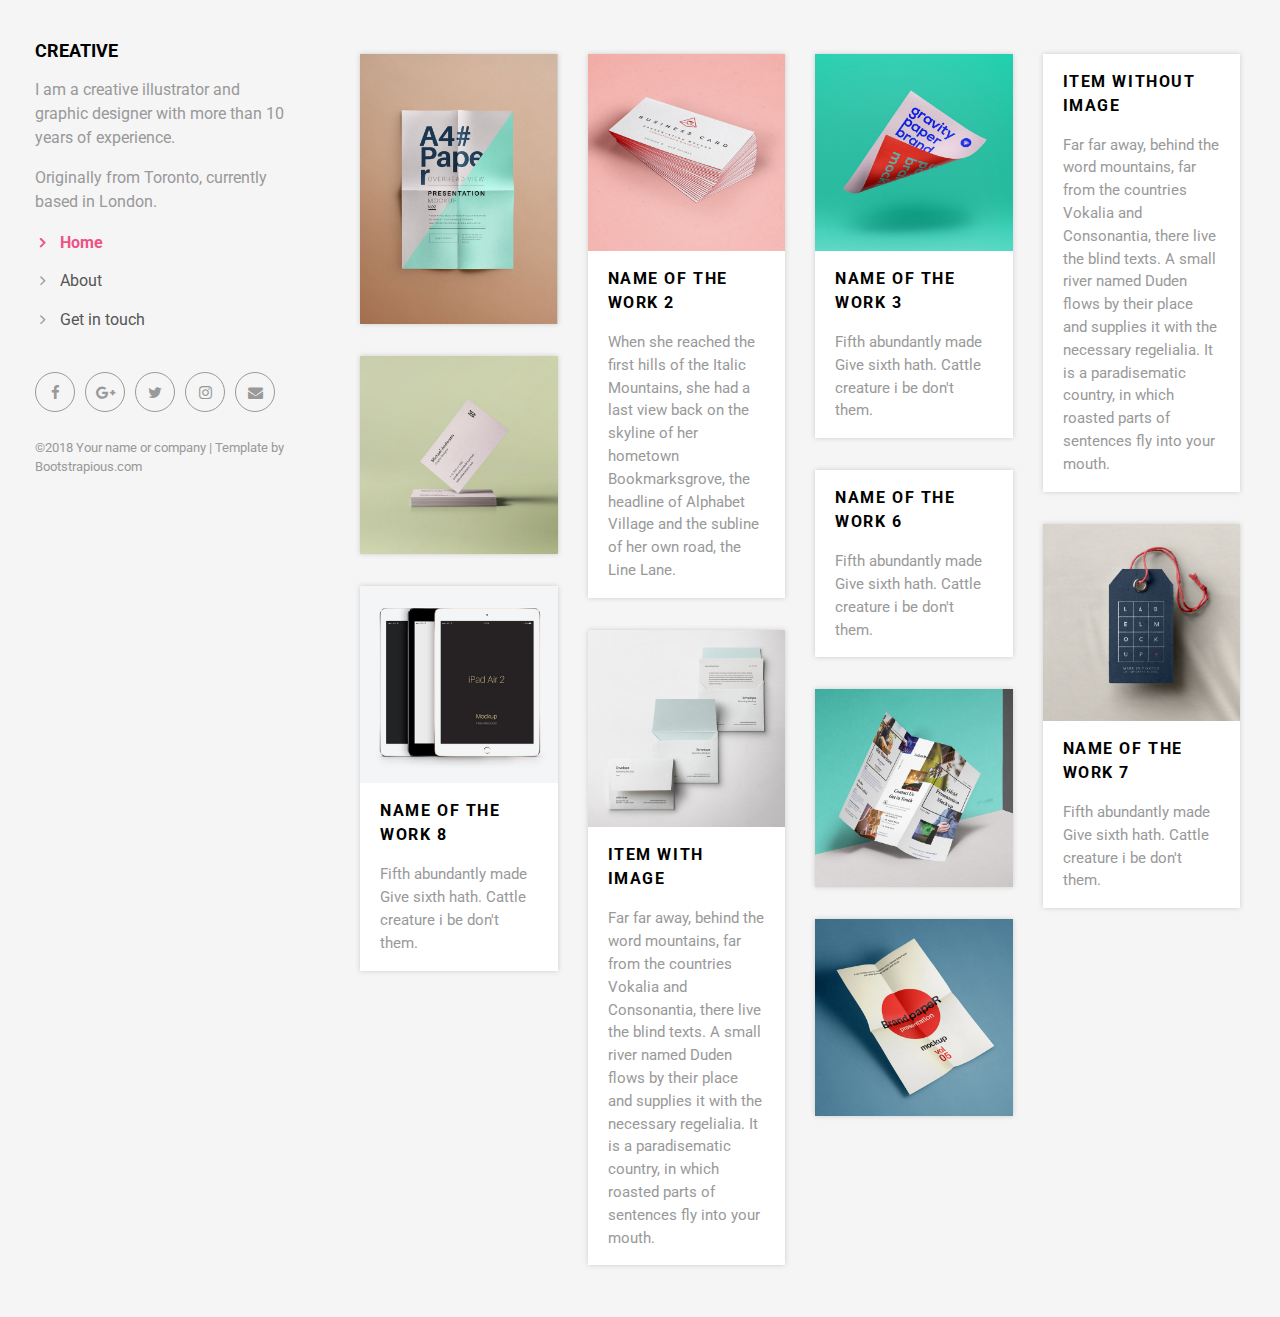
==== index.html @ 43a278ef "bootstrap" ====
<!DOCTYPE html>
<html>
</html>
<head>
  <meta charset="utf-8">
  <meta http-equiv="X-UA-Compatible" content="IE=edge">
  <title>Creative - Bootstrap Portfolio Theme by Bootstrapious.com</title>
  <meta name="description" content="">
  <meta name="viewport" content="width=device-width, initial-scale=1">
  <meta name="robots" content="all,follow">
  <!-- Bootstrap CSS-->
  <link rel="stylesheet" href="vendor/bootstrap/css/bootstrap.min.css">
  <!-- Font Awesome CSS-->
  <link rel="stylesheet" href="vendor/font-awesome/css/font-awesome.min.css">
  <!-- Google fonts - Roboto-->
  <link rel="stylesheet" href="https://fonts.googleapis.com/css?family=Roboto:400,300,700,400italic">
  <!-- owl carousel-->
  <link rel="stylesheet" href="vendor/owl.carousel/assets/owl.carousel.css">
  <link rel="stylesheet" href="vendor/owl.carousel/assets/owl.theme.default.css">
  <!-- theme stylesheet-->
  <link rel="stylesheet" href="css/style.default.css" id="theme-stylesheet">
  <!-- Custom stylesheet - for your changes-->
  <link rel="stylesheet" href="css/custom.css">
  <!-- Favicon-->
  <link rel="shortcut icon" href="img/favicon.png">
  <!-- Tweaks for older IEs--><!--[if lt IE 9]>
    <script src="https://oss.maxcdn.com/html5shiv/3.7.3/html5shiv.min.js"></script>
    <script src="https://oss.maxcdn.com/respond/1.4.2/respond.min.js"></script><![endif]-->
</head>
<body>
  <div id="all">
    <div class="container-fluid">
      <div class="row row-offcanvas row-offcanvas-left"> 
        <!--   *** SIDEBAR ***-->
        <div id="sidebar" class="col-md-4 col-lg-3 sidebar-offcanvas">
          <div class="sidebar-content">
            <h1 class="sidebar-heading"> <a href="index.html">Creative</a></h1>
            <p class="sidebar-p">I am a creative illustrator and graphic designer with more than 10 years of experience. </p>
            <p class="sidebar-p">Originally from Toronto, currently based in London. </p>
            <ul class="sidebar-menu">
                <!-- Link-->
                <li class="sidebar-item"><a href="index.html" class="sidebar-link active">Home</a></li>
                <!-- Link-->
                <li class="sidebar-item"><a href="about.html" class="sidebar-link">About</a></li>
                <!-- Link-->
                <li class="sidebar-item"><a href="contact.html" class="sidebar-link">Get in touch</a></li>
            </ul>
            <p class="social"><a href="#" data-animate-hover="pulse" class="external facebook"><i class="fa fa-facebook"></i></a><a href="#" data-animate-hover="pulse" class="external gplus"><i class="fa fa-google-plus"></i></a><a href="#" data-animate-hover="pulse" class="external twitter"><i class="fa fa-twitter"></i></a><a href="#" title="" class="external instagram"><i class="fa fa-instagram"></i></a><a href="#" data-animate-hover="pulse" class="email"><i class="fa fa-envelope"></i></a></p>
            <div class="copyright text-center text-md-left">
              <p class="credit">&copy;2018 Your name or company | Template by <a href="http://bootstrapious.com/portfolio-themes" class="external">Bootstrapious.com</a></p>
              <!-- Please do not remove the backlink to us, unless you support the development at http://bootstrapious.com/donate. It is part of the license conditions. Thanks for understanding :)        -->
            </div>
          </div>
        </div>
        <!--   *** SIDEBAR END ***  -->
        <!--   *** PORTFOLIO ***-->
        <div class="col-md-8 col-lg-9 content-column">
          <div class="small-navbar d-flex d-md-none">
            <button type="button" data-toggle="offcanvas" class="btn btn-outline-primary"> <i class="fa fa-align-left mr-2"></i>Menu</button>
            <h1 class="small-navbar-heading"> <a href="index.html">Creative </a></h1>
          </div>
          <div class="grid row">
            <div class="col-md-6 col-lg-3 grid-item"> 
              <div class="box-masonry"> <a href="detail.html" title="" class="box-masonry-image with-hover-overlay"><img src="img/portfolio/a4-paper.jpg" alt="" class="img-fluid"></a>
                <div class="box-masonry-hover-text-header"> <a href="detail.html" class="tile-link">  </a>
                  <h4>Name of the work 1</h4>
                  <div class="box-masonry-desription">
                    <p>Even the all-powerful Pointing has no control about the blind texts it is an almost unorthographic life. One day however a small line of blind text by the name of Lorem Ipsum decided to leave for the far World of Grammar. </p>
                  </div>
                </div>
              </div>
            </div>
            <div class="col-md-6 col-lg-3 grid-item"> 
              <div class="box-masonry"> <a href="detail.html" title="" class="box-masonry-image with-hover-overlay with-hover-icon"><img src="img/portfolio/business-card-26.jpg" alt="" class="img-fluid"></a>
                <div class="box-masonry-text"> 
                  <h4> <a href="detail.html">Name of the work 2</a></h4>
                  <div class="box-masonry-desription">
                    <p> When she reached the first hills of the Italic Mountains, she had a last view back on the skyline of her hometown Bookmarksgrove, the headline of Alphabet Village and the subline of her own road, the Line Lane.</p>
                  </div>
                </div>
              </div>
            </div>
            <div class="col-md-6 col-lg-3 grid-item"> 
              <div class="box-masonry"> <a href="detail.html" title="" class="box-masonry-image with-hover-overlay with-hover-icon"><img src="img/portfolio/gravity-paper.jpg" alt="" class="img-fluid"></a>
                <div class="box-masonry-text"> 
                  <h4> <a href="detail.html">Name of the work 3</a></h4>
                  <div class="box-masonry-desription">
                    <p>Fifth abundantly made Give sixth hath. Cattle creature i be don't them.</p>
                  </div>
                </div>
              </div>
            </div>
            <div class="col-md-6 col-lg-3 grid-item"> 
              <div class="box-masonry"> 
                <div class="box-masonry-text"> 
                  <h4> <a href="detail.html">Item without image</a></h4>
                  <div class="box-masonry-desription">
                    <p>Far far away, behind the word mountains, far from the countries Vokalia and Consonantia, there live the blind texts.  A small river named Duden flows by their place and supplies it with the necessary regelialia. It is a paradisematic country, in which roasted parts of sentences fly into your mouth.</p>
                  </div>
                </div>
              </div>
            </div>
            <div class="col-md-6 col-lg-3 grid-item"> 
              <div class="box-masonry"> <a href="detail.html" title="" class="box-masonry-image with-hover-overlay"><img src="img/portfolio/business-card.jpg" alt="" class="img-fluid"></a>
                <div class="box-masonry-hover-text-header"> <a href="detail.html" class="tile-link">  </a>
                  <h4>Name of the work 5</h4>
                  <div class="box-masonry-desription">
                    <p>Fifth abundantly made Give sixth hath. Cattle creature i be don't them.</p>
                  </div>
                </div>
              </div>
            </div>
            <div class="col-md-6 col-lg-3 grid-item"> 
              <div class="box-masonry"> 
                <div class="box-masonry-text"> 
                  <h4> <a href="detail.html">Name of the work 6</a></h4>
                  <div class="box-masonry-desription">
                    <p>Fifth abundantly made Give sixth hath. Cattle creature i be don't them.</p>
                  </div>
                </div>
              </div>
            </div>
            <div class="col-md-6 col-lg-3 grid-item"> 
              <div class="box-masonry"> <a href="detail.html" title="" class="box-masonry-image with-hover-overlay with-hover-icon"><img src="img/portfolio/label-clothes.jpg" alt="" class="img-fluid"></a>
                <div class="box-masonry-text"> 
                  <h4> <a href="detail.html">Name of the work 7</a></h4>
                  <div class="box-masonry-desription">
                    <p>Fifth abundantly made Give sixth hath. Cattle creature i be don't them.</p>
                  </div>
                </div>
              </div>
            </div>
            <div class="col-md-6 col-lg-3 grid-item"> 
              <div class="box-masonry"> <a href="detail.html" title="" class="box-masonry-image with-hover-overlay with-hover-icon"><img src="img/portfolio/ipad-air-2.jpg" alt="" class="img-fluid"></a>
                <div class="box-masonry-text"> 
                  <h4> <a href="detail.html">Name of the work 8</a></h4>
                  <div class="box-masonry-desription">
                    <p>Fifth abundantly made Give sixth hath. Cattle creature i be don't them.</p>
                  </div>
                </div>
              </div>
            </div>
            <div class="col-md-6 col-lg-3 grid-item"> 
              <div class="box-masonry"> <a href="detail.html" title="" class="box-masonry-image with-hover-overlay with-hover-icon"><img src="img/portfolio/envelope-brand.jpg" alt="" class="img-fluid"></a>
                <div class="box-masonry-text"> 
                  <h4> <a href="detail.html">Item with image</a></h4>
                  <div class="box-masonry-desription">
                    <p>Far far away, behind the word mountains, far from the countries Vokalia and Consonantia, there live the blind texts.  A small river named Duden flows by their place and supplies it with the necessary regelialia. It is a paradisematic country, in which roasted parts of sentences fly into your mouth.</p>
                  </div>
                </div>
              </div>
            </div>
            <div class="col-md-6 col-lg-3 grid-item"> 
              <div class="box-masonry"> <a href="detail.html" title="" class="box-masonry-image with-hover-overlay"><img src="img/portfolio/trifold.jpg" alt="" class="img-fluid"></a>
                <div class="box-masonry-hover-text-header"> <a href="detail.html" class="tile-link">  </a>
                  <h4>Item with image</h4>
                  <div class="box-masonry-desription">
                    <p>Far far away, behind the word mountains, far from the countries Vokalia and Consonantia, there live the blind texts.  A small river named Duden flows by their place and supplies it with the necessary regelialia. It is a paradisematic country, in which roasted parts of sentences fly into your mouth.</p>
                  </div>
                </div>
              </div>
            </div>
            <div class="col-md-6 col-lg-3 grid-item"> 
              <div class="box-masonry"> <a href="detail.html" title="" class="box-masonry-image with-hover-overlay"><img src="img/portfolio/paper-presentation.jpg" alt="" class="img-fluid"></a>
                <div class="box-masonry-hover-text-header"> <a href="detail.html" class="tile-link">  </a>
                  <h4>Item with image</h4>
                  <div class="box-masonry-desription">
                    <p>Far far away, behind the word mountains, far from the countries Vokalia and Consonantia, there live the blind texts.  A small river named Duden flows by their place and supplies it with the necessary regelialia. It is a paradisematic country, in which roasted parts of sentences fly into your mouth.</p>
                  </div>
                </div>
              </div>
            </div>
          </div>
        </div>
        <!--   *** PORTFOLIO END ***-->
      </div>
    </div>
  </div>
  <!-- JavaScript files-->
  <script src="vendor/jquery/jquery.min.js"></script>
  <script src="vendor/popper.js/umd/popper.min.js"> </script>
  <script src="vendor/bootstrap/js/bootstrap.min.js"></script>
  <script src="vendor/jquery.cookie/jquery.cookie.js"> </script>
  <script src="vendor/owl.carousel/owl.carousel.min.js"></script>
  <script src="vendor/masonry-layout/masonry.pkgd.min.js"></script>
  <script src="js/front.js"></script>
</body>
---- css/style.default.css ----
/*
=========================================
=========================================

   Bootstrapious Boilerplate Template

=========================================
========================================= */
/*

=========================================================
    GENERAL
=========================================================

*/
html,
body {
  overflow-x: hidden;
}

strong {
  font-weight: 700;
}

header {
  z-index: 1000;
}

section {
  position: relative;
  padding-top: 0.625rem;
  padding-bottom: 0.625rem;
}

section.background-gray-lighter {
  background: #eee;
}

section.background-gray-lightest {
  background: #f5f5f5;
  border-top: solid 1px #eee;
  border-bottom: solid 1px #eee;
}

section.background-secondary {
  background: #60c5ba;
  border-top: solid 1px #338c82;
  border-bottom: solid 1px #338c82;
}

.section-inverse {
  color: #fff;
}

.section-inverse h1,
.section-inverse h2,
.section-inverse h3,
.section-inverse h4,
.section-inverse h5,
.section-inverse h6 {
  color: #fff;
}

.section-inverse .heading:after {
  background: #fff;
}

.no-space .box {
  margin: 0 -0.9375rem;
}

.margin-top {
  margin-top: 1.875rem;
}

.margin-top--big {
  margin-top: 3.75rem !important;
}

.margin-bottom {
  margin-bottom: 1.875rem;
}

.margin-bottom--big {
  margin-bottom: 3.75rem !important;
}

.padding--small {
  padding-top: 1.875rem;
  padding-bottom: 1.875rem;
}

.weight-300 {
  font-weight: 300 !important;
}

.weight-500 {
  font-weight: 500 !important;
}

.weight-700 {
  font-weight: 700 !important;
}

.text-gray {
  color: #555;
}

.text-gray-light {
  color: #999;
}

.text-gray-lighter {
  color: #eee;
}

a,
button {
  -webkit-transition: all 0.2s;
  transition: all 0.2s;
}

.clickable {
  cursor: pointer !important;
}

.required {
  color: #ef5285;
}

.accent {
  color: #ef5285;
}

.icon {
  display: inline-block;
  width: 3.75rem;
  height: 3.75rem;
  line-height: 3.75rem;
  border-radius: 1.875rem;
  border: solid 1px #ef5285;
  color: #ef5285;
  -webkit-transition: all 0.3s;
  transition: all 0.3s;
  font-size: 1.875rem;
  margin: 0 auto 1.875rem;
  text-align: center;
}

.icon.brand-secondary {
  border-color: #60c5ba;
  color: #60c5ba;
}

.icon.brand-terciary {
  border-color: #008c9e;
  color: #008c9e;
}

.icon.brand-four {
  border-color: #feee7d;
  color: #feee7d;
}

/*

=========================================================
SIDEBAR + RIGHT COLUMN
=========================================================

*/
#sidebar {
  padding-top: 2.5rem;
}

@media (min-width: 576px) {
  .sidebar-content {
    padding-left: 1.25rem;
    padding-right: 1.25rem;
  }
}

.sidebar-heading {
  font-size: 1.125rem;
  text-transform: uppercase;
}

.sidebar-heading a {
  color: #000;
  text-decoration: none;
  -webkit-transition: all 0.3s;
  transition: all 0.3s;
}

.sidebar-heading a:hover {
  border-bottom: dotted 1px #ef5285;
  color: #000;
  text-decoration: none;
}

.sidebar-p {
  color: #999;
  font-size: 0.875;
}

.sidebar-menu {
  list-style-type: none;
  padding-left: 1.25rem;
  margin-bottom: 2.5rem;
}

.sidebar-item {
  margin-bottom: 0.85rem;
}

.sidebar-item.active > a, .sidebar-item.current-menu-item > a {
  color: #ef5285;
  font-weight: bold;
}

.sidebar-item.active:before, .sidebar-item.current-menu-item:before {
  color: #ef5285;
}

.sidebar-item a:hover {
  text-decoration: none;
  color: #ef5285;
}

.sidebar-item .sub-menu {
  list-style: none;
  padding-left: 0.625rem;
  margin: 0.625rem 0;
}

.sidebar-item .sub-menu a {
  color: #999;
}

.sidebar-item .sub-menu a:hover {
  color: #ef5285;
}

.sidebar-item .sub-menu li.active > a,
.sidebar-item .sub-menu li.current-menu-item > a {
  color: #ef5285;
  font-weight: bold;
}

.sidebar-item .sub-menu li.active:before,
.sidebar-item .sub-menu li.current-menu-item:before {
  color: #ef5285;
}

.sidebar-link {
  color: #555;
}

.sidebar-link:before {
  font-family: 'FontAwesome';
  content: '\f105';
  margin: 0 0.85rem 0 -0.9375rem;
  color: #999;
}

.sidebar-link.active {
  color: #ef5285;
  font-weight: bold;
}

.sidebar-link.active::before {
  color: #ef5285;
}

.sidebar-link:hover::before {
  color: #ef5285;
}

.content-column {
  padding-top: 2.5rem;
  padding-left: 1.25rem;
  padding-right: 1.25rem;
  padding-bottom: 1.25rem;
}

@media (min-width: 768px) {
  .content-column {
    padding-left: 2.5rem;
    padding-right: 2.5rem;
  }
}

.content-column.white-background {
  background: #fff;
  min-height: 100vh;
}

.grid {
  padding-top: 0.85rem;
  overflow: hidden;
}

.content-column-content p.lead {
  color: #555;
}

.content-column-content p,
.content-column-content li {
  color: #999;
}

.content-column-content ul li {
  list-style-type: none;
}

.content-column-content ul li:before {
  font-family: 'FontAwesome';
  content: '\f105';
  margin: 0 0.85rem 0 -0.9375rem;
  color: #ef5285;
}

.content-column-content h1,
.content-column-content h2,
.content-column-content h3,
.content-column-content h4,
.content-column-content h5,
.content-column-content h6,
.content-column-content p,
.content-column-content form,
.content-column-content ul,
.content-column-content ol {
  margin-bottom: 2rem;
}

.small-navbar {
  width: 100%;
  -webkit-box-pack: justify;
  -ms-flex-pack: justify;
  justify-content: space-between;
  -webkit-box-align: center;
  -ms-flex-align: center;
  align-items: center;
  margin-bottom: 2rem;
}

.small-navbar-heading {
  display: block;
  font-size: 1.125rem;
  text-transform: uppercase;
  margin-bottom: 0 !important;
}

.small-navbar-heading a {
  color: #000;
  text-decoration: none;
  -webkit-transition: all 0.3s;
  transition: all 0.3s;
}

.small-navbar-heading a:hover {
  border-bottom: dotted 1px #ef5285;
  color: #000;
  text-decoration: none;
}

/*

=========================================================
OFF-CANVAS SIDEBAR BEHAVIOUR
=========================================================

*/
@media (max-width: 767.98px) {
  .row-offcanvas {
    position: relative;
    -webkit-transition: all .25s ease-out;
    transition: all .25s ease-out;
    opacity: 1;
  }
  .row-offcanvas-right {
    right: 0;
  }
  .row-offcanvas-left {
    left: 0;
  }
  .row-offcanvas-right .sidebar-offcanvas {
    right: -50%;
    /* 6 columns */
  }
  .row-offcanvas-left .sidebar-offcanvas {
    left: -48%;
    /* 6 columns */
  }
  .row-offcanvas-right.active {
    right: 50%;
    /* 6 columns */
  }
  .row-offcanvas-left.active {
    left: 50%;
    /* 6 columns */
  }
  .sidebar-offcanvas {
    position: absolute;
    top: 0;
    width: 50%;
    /* 6 columns */
  }
}

/*

=========================================================
SERVICES / INTEGRATIONS
=========================================================

*/
.services {
  margin-top: 5rem;
  text-align: center;
}

.services .services-heading {
  text-transform: uppercase;
  font-size: 1.125rem;
  font-weight: 400;
  color: #999;
  margin-bottom: 2.5rem;
}

.services .heading {
  font-size: 1.125rem;
  font-weight: 700;
  margin-bottom: 1.25rem;
  text-align: center;
}

.services .heading:after {
  content: " ";
  display: block;
  width: 6.25rem;
  height: 1px;
  margin: 1.25rem auto 1.25rem;
  background: #ef5285;
}

.services p {
  font-size: 0.875rem;
  line-height: 1.5;
  margin-bottom: 3.75rem;
  color: #999;
}

/*

=========================================================
CUSTOMERS
=========================================================

*/
.customer {
  text-align: center;
}

.customer img {
  display: inline-block;
  margin-top: 0.625rem;
  margin-bottom: 0.625rem;
  -webkit-filter: grayscale(100%);
  filter: grayscale(100%);
}

.customer img:hover {
  -webkit-filter: grayscale(0);
  filter: grayscale(0);
}

/*

=========================================================
SIGN UP FORM
=========================================================

*/
@media (max-width: 767.98px) {
  .sign-up-form .form-control {
    margin-bottom: 1.25rem;
  }
  .sign-up-form .btn {
    margin-bottom: 1.25rem;
  }
}

label {
  font-weight: normal;
  color: #555;
  font-size: 0.875rem;
  text-transform: uppercase;
  letter-spacing: .1rem;
}

/*

=========================================================
SOCIAL LINKS
=========================================================

*/
.contact-form {
  margin-bottom: 1.25rem;
}

p.social {
  margin-top: 1.25rem;
}

p.social a {
  margin: 0 0.625rem 0.625rem 0;
  color: #fff;
  display: inline-block;
  width: 2.5rem;
  height: 2.5rem;
  border-radius: 1.25rem;
  line-height: 2.5rem;
  font-size: 0.9375rem;
  text-align: center;
  -webkit-transition: all 0.3s;
  transition: all 0.3s;
  vertical-align: bottom;
  border: solid 1px #999;
  color: #999;
  transition: all 0.3s;
  /*
             &.facebook {background-color: #4460ae; border-color: #4460ae;}
             &.gplus {background-color: #c21f25; border-color: #c21f25;}
             &.twitter {background-color: #3cf; border-color: #3cf;}
             &.instagram {background-color: #cd4378; border-color: #cd4378;}
             &.email {background-color: #4a7f45; border-color: #4a7f45;}
             &.link {background-color: #871AFF; border-color: #871AFF;}
             */
}

p.social a:hover {
  color: #ef5285;
  border-color: #ef5285;
}

p.social a i {
  vertical-align: bottom;
  line-height: 2.5rem;
}

p.social.social--outline a {
  background: transparent;
}

p.social.social--outline a.facebook {
  color: #4460ae;
  border-color: #4460ae;
}

p.social.social--outline a.gplus {
  color: #c21f25;
  border-color: #c21f25;
}

p.social.social--outline a.twitter {
  color: #3cf;
  border-color: #3cf;
}

p.social.social--outline a.instagram {
  color: #cd4378;
  border-color: #cd4378;
}

p.social.social--outline a.email {
  color: #4a7f45;
  border-color: #4a7f45;
}

p.social.social--outline a.link {
  color: #871AFF;
  border-color: #871AFF;
}

p.social.social--big a {
  width: 3.75rem;
  height: 3.75rem;
  border-radius: 1.875rem;
  line-height: 3.75rem;
  font-size: 1.56rem;
}

p.social.social--big i {
  line-height: 3.75rem;
}

/*

=========================================================
COPYRIGHT
=========================================================

*/
.copyright {
  color: #999;
  font-size: 0.8125rem;
}

.copyright p.credit {
  margin-bottom: 0.625rem;
}

.copyright p.credit a {
  color: #999;
}

/*

=========================================================
MAIN PORTFOLIO SLIDER
=========================================================

*/
#main-slider {
  margin-bottom: 2.5rem;
}

#main-slider ul li div {
  width: 100%;
}

#main-slider .owl-wrapper-outer {
  -webkit-box-shadow: 0 1px 0.85rem #ccc;
  box-shadow: 0 1px 0.85rem #ccc;
}

#main-slider .owl-controls .owl-buttons {
  display: none;
}

#main-slider .owl-controls .owl-page.active span,
#main-slider .owl-controls.clickable .owl-page:hover span {
  background: #ef5285;
}

/*

=========================================================
ABOUT
=========================================================

*/
.progress-title {
  text-align: left;
  font-weight: 700;
  text-transform: uppercase;
  color: #999;
  font-size: 0.78rem;
}

.progress-bar-skill1 {
  background: #f8afc7;
}

.progress-bar-skill2 {
  background: #f598b6;
}

.progress-bar-skill3 {
  background: #f381a6;
}

.progress-bar-skill4 {
  background: #f16995;
}

.progress-bar-skill5 {
  background: #ef5285;
}

.skill-item {
  margin-bottom: 1rem;
}

.skill-item:last-of-type {
  margin-bottom: 3rem;
}

.progress {
  height: 1.5rem;
  border-radius: 0;
}

/* breadcrumbs */
.breadcrumb {
  font-family: "Roboto", Helvetica, Arial, sans-serif;
  text-transform: uppercase;
  text-align: center;
  font-size: 0.875rem;
}

.masonry-item {
  margin-bottom: 2rem;
}

.tile-link {
  position: absolute;
  cursor: pointer;
  width: 100%;
  height: 100%;
  left: 0;
  top: 0;
  z-index: 30;
}

.box-masonry {
  background: #fff;
  position: relative;
  -webkit-box-shadow: 0 0 5px #ccc;
  box-shadow: 0 0 5px #ccc;
  -webkit-transition: all 0.3s;
  transition: all 0.3s;
  overflow: hidden;
  text-overflow: ellipsis;
  margin-bottom: 2rem;
}

.box-masonry h4 {
  font-size: 1rem;
  line-height: 1.5;
  font-weight: 700;
  text-transform: uppercase;
  letter-spacing: 0.1em;
}

.box-masonry h4 a {
  color: #000;
  border-bottom: solid 1px transparent;
}

.box-masonry h4 a:hover {
  border-bottom: dotted 1px #ef5285;
  color: #000;
  text-decoration: none;
}

.box-masonry .box-masonry-text {
  padding: 1rem 1.25rem 1rem;
}

.box-masonry .box-masonry-text p {
  color: #999;
  font-size: 0.95rem;
}

.box-masonry .box-masonry-hover-text-header {
  position: absolute;
  left: 0;
  right: 0;
  top: 0;
  padding: 1rem 1.25rem 1rem;
  opacity: 0;
  -webkit-transition: all 0.3s;
  transition: all 0.3s;
  color: #555;
}

.box-masonry .box-masonry-hover-text-header p {
  font-size: 0.875rem;
}

.box-masonry .box-masonry-hover-text-header h4 a {
  color: #555;
}

.box-masonry .box-masonry-hover-center {
  position: absolute;
  width: 100%;
  top: 30%;
  opacity: 0;
  padding-left: 1.25rem;
  -webkit-transition: all 0.3s;
  transition: all 0.3s;
  text-align: center;
}

.box-masonry .box-masonry-hover-center .see-more-icon {
  color: #555;
  font-size: 3.125rem;
}

.box-masonry:hover {
  margin-top: -5px;
  -webkit-box-shadow: 0 2px 20px rgba(0, 0, 0, 0.2);
  box-shadow: 0 2px 20px rgba(0, 0, 0, 0.2);
}

.box-masonry:hover .box-masonry-hover-text-header {
  opacity: 1;
}

.box-masonry:hover .box-masonry-hover-center {
  opacity: 1;
}

.box-masonry:hover .box-masonry-image.with-hover-overlay:before {
  opacity: 0.8;
}

.box-masonry:hover .box-masonry-image.with-hover-icon:after {
  opacity: 0.7;
}

.box-masonry h2:last-child,
.box-masonry p:last-child {
  margin-bottom: 0;
}

.box-masonry .box-masonry-image {
  display: block;
  position: relative;
  min-height: 6.25rem;
  background: #ccc;
}

.box-masonry .box-masonry-image.with-hover-overlay:before {
  display: block;
  position: absolute;
  content: " ";
  background: #fff;
  opacity: 0;
  width: 100%;
  height: 100%;
  left: 0;
  top: 0;
  -webkit-transition: all 0.3s;
  transition: all 0.3s;
}

.box-masonry .box-masonry-image.with-hover-icon:after {
  display: block;
  position: absolute;
  width: 100%;
  left: 0;
  top: 50%;
  -webkit-transform: translate(0, -50%);
  transform: translate(0, -50%);
  opacity: 0;
  -webkit-transition: all 0.3s;
  transition: all 0.3s;
  font-family: 'FontAwesome';
  content: '\f105';
  text-align: center;
  font-size: 3.125rem;
  color: #555;
}

.box-masonry .box-masonry-image:hover {
  text-decoration: none;
}

.comment-list {
  list-style-type: none;
  padding-left: 0;
}

.comment-list li:before {
  content: "";
  display: none;
  margin: 0;
}

.comments-title {
  text-transform: uppercase;
  color: #999;
  font-size: 1.5rem;
}

.comment-body {
  margin-bottom: 1.25rem;
}

.comment-meta {
  clear: both;
  margin-bottom: 1.25rem;
}

.comment-author {
  font-family: inherit;
  text-transform: uppercase;
  color: #999;
  font-size: 0.875rem;
  float: left;
}

.comment-metadata {
  float: right;
  font-family: inherit;
  text-transform: uppercase;
  color: #999;
  font-size: 0.875rem;
}

.comment-content {
  font-weight: 300;
}

.comment-reply-link {
  font-size: 0.875rem;
}

.avatar {
  border-radius: 50%;
}

.comment-respond {
  margin-top: 2.5rem;
}

.post-navigation {
  margin-bottom: 2.5rem;
}

.comment-reply-title {
  font-size: 1.5rem;
}

.entry-meta {
  color: #999;
  font-size: 0.875rem;
}

.owl-theme .owl-dots .owl-dot span {
  width: 12px;
  height: 12px;
}

.owl-theme .owl-dots .owl-dot {
  outline: none;
}

.owl-theme .owl-dots .owl-dot.active span,
.owl-theme .owl-dots .owl-dot:hover span {
  background: #ef5285;
}

/*

=====================
STYLE SWITCHER FOR DEMO
=====================

*/
#style-switch-button {
  position: fixed;
  bottom: 120px;
  left: 0px;
  border-radius: 0;
  z-index: 2;
  color: #fff;
}

#style-switch {
  width: 300px;
  padding: 20px;
  position: fixed;
  bottom: 160px;
  left: 0;
  background: #fff;
  border: solid 1px #555;
  z-index: 2000;
}

#style-switch h4 {
  color: #252525;
}

/* ========================================= 
   
      THEMING OF THE BOOTSTRAP COMPONENTS           

   ========================================= 
   
    1 - NAVBAR
    2 - BUTTONS
    3 - TYPE
    4 - PAGINATION
    5 - UTILITIES
    6 - FORMS
    7 - CODE
    8 - NAV
    9 - CARD
    10 - DROPDOWNS
   
*/
/*
 * 1. NAVBAR
 */
.navbar {
  padding: 0.5rem 1rem;
}

.navbar-brand {
  display: inline-block;
  padding-top: 0.3125rem;
  padding-bottom: 0.3125rem;
  margin-right: 1rem;
  font-size: 1.25rem;
}

.navbar-toggler {
  padding: 0.25rem 0.75rem;
  font-size: 1.25rem;
  line-height: 1;
  border: 1px solid transparent;
  border-radius: 0;
}

.navbar-light .navbar-brand {
  color: rgba(0, 0, 0, 0.9);
}

.navbar-light .navbar-brand:hover, .navbar-light .navbar-brand:focus {
  color: rgba(0, 0, 0, 0.9);
}

.navbar-light .navbar-nav .nav-link {
  color: rgba(0, 0, 0, 0.5);
}

.navbar-light .navbar-nav .nav-link:hover, .navbar-light .navbar-nav .nav-link:focus {
  color: rgba(0, 0, 0, 0.7);
}

.navbar-light .navbar-nav .nav-link.disabled {
  color: rgba(0, 0, 0, 0.3);
}

.navbar-light .navbar-nav .show > .nav-link,
.navbar-light .navbar-nav .active > .nav-link,
.navbar-light .navbar-nav .nav-link.show,
.navbar-light .navbar-nav .nav-link.active {
  color: rgba(0, 0, 0, 0.9);
}

.navbar-light .navbar-toggler {
  color: rgba(0, 0, 0, 0.5);
  border-color: rgba(0, 0, 0, 0.1);
}

.navbar-light .navbar-toggler-icon {
  background-image: url("data:image/svg+xml;charset=utf8,%3Csvg viewBox='0 0 30 30' xmlns='http://www.w3.org/2000/svg'%3E%3Cpath stroke='rgba(0, 0, 0, 0.5)' stroke-width='2' stroke-linecap='round' stroke-miterlimit='10' d='M4 7h22M4 15h22M4 23h22'/%3E%3C/svg%3E");
}

.navbar-light .navbar-text {
  color: rgba(0, 0, 0, 0.5);
}

.navbar-dark .navbar-brand {
  color: #fff;
}

.navbar-dark .navbar-brand:hover, .navbar-dark .navbar-brand:focus {
  color: #fff;
}

.navbar-dark .navbar-nav .nav-link {
  color: rgba(255, 255, 255, 0.5);
}

.navbar-dark .navbar-nav .nav-link:hover, .navbar-dark .navbar-nav .nav-link:focus {
  color: rgba(255, 255, 255, 0.75);
}

.navbar-dark .navbar-nav .nav-link.disabled {
  color: rgba(255, 255, 255, 0.25);
}

.navbar-dark .navbar-nav .show > .nav-link,
.navbar-dark .navbar-nav .active > .nav-link,
.navbar-dark .navbar-nav .nav-link.show,
.navbar-dark .navbar-nav .nav-link.active {
  color: #fff;
}

.navbar-dark .navbar-toggler {
  color: rgba(255, 255, 255, 0.5);
  border-color: rgba(255, 255, 255, 0.1);
}

.navbar-dark .navbar-toggler-icon {
  background-image: url("data:image/svg+xml;charset=utf8,%3Csvg viewBox='0 0 30 30' xmlns='http://www.w3.org/2000/svg'%3E%3Cpath stroke='rgba(255, 255, 255, 0.5)' stroke-width='2' stroke-linecap='round' stroke-miterlimit='10' d='M4 7h22M4 15h22M4 23h22'/%3E%3C/svg%3E");
}

.navbar-dark .navbar-text {
  color: rgba(255, 255, 255, 0.5);
}

/*
 * 2. BUTTONS
 */
.btn {
  font-weight: 400;
  border: 1px solid transparent;
  padding: 0.375rem 0.75rem;
  font-size: 1rem;
  line-height: 1.5;
  border-radius: 0;
  -webkit-transition: color 0.15s ease-in-out, background-color 0.15s ease-in-out, border-color 0.15s ease-in-out, -webkit-box-shadow 0.15s ease-in-out;
  transition: color 0.15s ease-in-out, background-color 0.15s ease-in-out, border-color 0.15s ease-in-out, -webkit-box-shadow 0.15s ease-in-out;
  transition: color 0.15s ease-in-out, background-color 0.15s ease-in-out, border-color 0.15s ease-in-out, box-shadow 0.15s ease-in-out;
  transition: color 0.15s ease-in-out, background-color 0.15s ease-in-out, border-color 0.15s ease-in-out, box-shadow 0.15s ease-in-out, -webkit-box-shadow 0.15s ease-in-out;
}

@media screen and (prefers-reduced-motion: reduce) {
  .btn {
    -webkit-transition: none;
    transition: none;
  }
}

.btn:focus, .btn.focus {
  -webkit-box-shadow: 0 0 0 0.2rem rgba(239, 82, 133, 0.25);
  box-shadow: 0 0 0 0.2rem rgba(239, 82, 133, 0.25);
}

.btn.disabled, .btn:disabled {
  opacity: 0.65;
}

.btn:not(:disabled):not(.disabled):active, .btn:not(:disabled):not(.disabled).active {
  background-image: none;
}

.btn-link {
  font-weight: 400;
  color: #ef5285;
}

.btn-link:hover {
  color: #e01557;
  text-decoration: underline;
}

.btn-link:focus, .btn-link.focus {
  text-decoration: underline;
}

.btn-link:disabled, .btn-link.disabled {
  color: #222;
}

.btn-primary {
  color: #fff;
  background-color: #ef5285;
  border-color: #ef5285;
}

.btn-primary:hover {
  color: #fff;
  background-color: #ec2f6c;
  border-color: #eb2364;
}

.btn-primary:focus, .btn-primary.focus {
  -webkit-box-shadow: 0 0 0 0.2rem rgba(239, 82, 133, 0.5);
  box-shadow: 0 0 0 0.2rem rgba(239, 82, 133, 0.5);
}

.btn-primary.disabled, .btn-primary:disabled {
  color: #fff;
  background-color: #ef5285;
  border-color: #ef5285;
}

.btn-primary:not(:disabled):not(.disabled):active, .btn-primary:not(:disabled):not(.disabled).active,
.show > .btn-primary.dropdown-toggle {
  color: #fff;
  background-color: #eb2364;
  border-color: #ea185c;
}

.btn-primary:not(:disabled):not(.disabled):active:focus, .btn-primary:not(:disabled):not(.disabled).active:focus,
.show > .btn-primary.dropdown-toggle:focus {
  -webkit-box-shadow: 0 0 0 0.2rem rgba(239, 82, 133, 0.5);
  box-shadow: 0 0 0 0.2rem rgba(239, 82, 133, 0.5);
}

.btn-secondary {
  color: #fff;
  background-color: #222;
  border-color: #222;
}

.btn-secondary:hover {
  color: #fff;
  background-color: #0f0f0f;
  border-color: #090909;
}

.btn-secondary:focus, .btn-secondary.focus {
  -webkit-box-shadow: 0 0 0 0.2rem rgba(34, 34, 34, 0.5);
  box-shadow: 0 0 0 0.2rem rgba(34, 34, 34, 0.5);
}

.btn-secondary.disabled, .btn-secondary:disabled {
  color: #fff;
  background-color: #222;
  border-color: #222;
}

.btn-secondary:not(:disabled):not(.disabled):active, .btn-secondary:not(:disabled):not(.disabled).active,
.show > .btn-secondary.dropdown-toggle {
  color: #fff;
  background-color: #090909;
  border-color: #020202;
}

.btn-secondary:not(:disabled):not(.disabled):active:focus, .btn-secondary:not(:disabled):not(.disabled).active:focus,
.show > .btn-secondary.dropdown-toggle:focus {
  -webkit-box-shadow: 0 0 0 0.2rem rgba(34, 34, 34, 0.5);
  box-shadow: 0 0 0 0.2rem rgba(34, 34, 34, 0.5);
}

.btn-success {
  color: #fff;
  background-color: #28a745;
  border-color: #28a745;
}

.btn-success:hover {
  color: #fff;
  background-color: #218838;
  border-color: #1e7e34;
}

.btn-success:focus, .btn-success.focus {
  -webkit-box-shadow: 0 0 0 0.2rem rgba(40, 167, 69, 0.5);
  box-shadow: 0 0 0 0.2rem rgba(40, 167, 69, 0.5);
}

.btn-success.disabled, .btn-success:disabled {
  color: #fff;
  background-color: #28a745;
  border-color: #28a745;
}

.btn-success:not(:disabled):not(.disabled):active, .btn-success:not(:disabled):not(.disabled).active,
.show > .btn-success.dropdown-toggle {
  color: #fff;
  background-color: #1e7e34;
  border-color: #1c7430;
}

.btn-success:not(:disabled):not(.disabled):active:focus, .btn-success:not(:disabled):not(.disabled).active:focus,
.show > .btn-success.dropdown-toggle:focus {
  -webkit-box-shadow: 0 0 0 0.2rem rgba(40, 167, 69, 0.5);
  box-shadow: 0 0 0 0.2rem rgba(40, 167, 69, 0.5);
}

.btn-info {
  color: #fff;
  background-color: #17a2b8;
  border-color: #17a2b8;
}

.btn-info:hover {
  color: #fff;
  background-color: #138496;
  border-color: #117a8b;
}

.btn-info:focus, .btn-info.focus {
  -webkit-box-shadow: 0 0 0 0.2rem rgba(23, 162, 184, 0.5);
  box-shadow: 0 0 0 0.2rem rgba(23, 162, 184, 0.5);
}

.btn-info.disabled, .btn-info:disabled {
  color: #fff;
  background-color: #17a2b8;
  border-color: #17a2b8;
}

.btn-info:not(:disabled):not(.disabled):active, .btn-info:not(:disabled):not(.disabled).active,
.show > .btn-info.dropdown-toggle {
  color: #fff;
  background-color: #117a8b;
  border-color: #10707f;
}

.btn-info:not(:disabled):not(.disabled):active:focus, .btn-info:not(:disabled):not(.disabled).active:focus,
.show > .btn-info.dropdown-toggle:focus {
  -webkit-box-shadow: 0 0 0 0.2rem rgba(23, 162, 184, 0.5);
  box-shadow: 0 0 0 0.2rem rgba(23, 162, 184, 0.5);
}

.btn-warning {
  color: #111;
  background-color: #ffc107;
  border-color: #ffc107;
}

.btn-warning:hover {
  color: #111;
  background-color: #e0a800;
  border-color: #d39e00;
}

.btn-warning:focus, .btn-warning.focus {
  -webkit-box-shadow: 0 0 0 0.2rem rgba(255, 193, 7, 0.5);
  box-shadow: 0 0 0 0.2rem rgba(255, 193, 7, 0.5);
}

.btn-warning.disabled, .btn-warning:disabled {
  color: #111;
  background-color: #ffc107;
  border-color: #ffc107;
}

.btn-warning:not(:disabled):not(.disabled):active, .btn-warning:not(:disabled):not(.disabled).active,
.show > .btn-warning.dropdown-toggle {
  color: #111;
  background-color: #d39e00;
  border-color: #c69500;
}

.btn-warning:not(:disabled):not(.disabled):active:focus, .btn-warning:not(:disabled):not(.disabled).active:focus,
.show > .btn-warning.dropdown-toggle:focus {
  -webkit-box-shadow: 0 0 0 0.2rem rgba(255, 193, 7, 0.5);
  box-shadow: 0 0 0 0.2rem rgba(255, 193, 7, 0.5);
}

.btn-danger {
  color: #fff;
  background-color: #dc3545;
  border-color: #dc3545;
}

.btn-danger:hover {
  color: #fff;
  background-color: #c82333;
  border-color: #bd2130;
}

.btn-danger:focus, .btn-danger.focus {
  -webkit-box-shadow: 0 0 0 0.2rem rgba(220, 53, 69, 0.5);
  box-shadow: 0 0 0 0.2rem rgba(220, 53, 69, 0.5);
}

.btn-danger.disabled, .btn-danger:disabled {
  color: #fff;
  background-color: #dc3545;
  border-color: #dc3545;
}

.btn-danger:not(:disabled):not(.disabled):active, .btn-danger:not(:disabled):not(.disabled).active,
.show > .btn-danger.dropdown-toggle {
  color: #fff;
  background-color: #bd2130;
  border-color: #b21f2d;
}

.btn-danger:not(:disabled):not(.disabled):active:focus, .btn-danger:not(:disabled):not(.disabled).active:focus,
.show > .btn-danger.dropdown-toggle:focus {
  -webkit-box-shadow: 0 0 0 0.2rem rgba(220, 53, 69, 0.5);
  box-shadow: 0 0 0 0.2rem rgba(220, 53, 69, 0.5);
}

.btn-light {
  color: #111;
  background-color: #f5f5f5;
  border-color: #f5f5f5;
}

.btn-light:hover {
  color: #111;
  background-color: #e2e2e2;
  border-color: gainsboro;
}

.btn-light:focus, .btn-light.focus {
  -webkit-box-shadow: 0 0 0 0.2rem rgba(245, 245, 245, 0.5);
  box-shadow: 0 0 0 0.2rem rgba(245, 245, 245, 0.5);
}

.btn-light.disabled, .btn-light:disabled {
  color: #111;
  background-color: #f5f5f5;
  border-color: #f5f5f5;
}

.btn-light:not(:disabled):not(.disabled):active, .btn-light:not(:disabled):not(.disabled).active,
.show > .btn-light.dropdown-toggle {
  color: #111;
  background-color: gainsboro;
  border-color: #d5d5d5;
}

.btn-light:not(:disabled):not(.disabled):active:focus, .btn-light:not(:disabled):not(.disabled).active:focus,
.show > .btn-light.dropdown-toggle:focus {
  -webkit-box-shadow: 0 0 0 0.2rem rgba(245, 245, 245, 0.5);
  box-shadow: 0 0 0 0.2rem rgba(245, 245, 245, 0.5);
}

.btn-dark {
  color: #fff;
  background-color: #333;
  border-color: #333;
}

.btn-dark:hover {
  color: #fff;
  background-color: #202020;
  border-color: #1a1a1a;
}

.btn-dark:focus, .btn-dark.focus {
  -webkit-box-shadow: 0 0 0 0.2rem rgba(51, 51, 51, 0.5);
  box-shadow: 0 0 0 0.2rem rgba(51, 51, 51, 0.5);
}

.btn-dark.disabled, .btn-dark:disabled {
  color: #fff;
  background-color: #333;
  border-color: #333;
}

.btn-dark:not(:disabled):not(.disabled):active, .btn-dark:not(:disabled):not(.disabled).active,
.show > .btn-dark.dropdown-toggle {
  color: #fff;
  background-color: #1a1a1a;
  border-color: #131313;
}

.btn-dark:not(:disabled):not(.disabled):active:focus, .btn-dark:not(:disabled):not(.disabled).active:focus,
.show > .btn-dark.dropdown-toggle:focus {
  -webkit-box-shadow: 0 0 0 0.2rem rgba(51, 51, 51, 0.5);
  box-shadow: 0 0 0 0.2rem rgba(51, 51, 51, 0.5);
}

.btn-outline-primary {
  color: #ef5285;
  background-color: transparent;
  background-image: none;
  border-color: #ef5285;
}

.btn-outline-primary:hover {
  color: #fff;
  background-color: #ef5285;
  border-color: #ef5285;
}

.btn-outline-primary:focus, .btn-outline-primary.focus {
  -webkit-box-shadow: 0 0 0 0.2rem rgba(239, 82, 133, 0.5);
  box-shadow: 0 0 0 0.2rem rgba(239, 82, 133, 0.5);
}

.btn-outline-primary.disabled, .btn-outline-primary:disabled {
  color: #ef5285;
  background-color: transparent;
}

.btn-outline-primary:not(:disabled):not(.disabled):active, .btn-outline-primary:not(:disabled):not(.disabled).active,
.show > .btn-outline-primary.dropdown-toggle {
  color: #fff;
  background-color: #ef5285;
  border-color: #ef5285;
}

.btn-outline-primary:not(:disabled):not(.disabled):active:focus, .btn-outline-primary:not(:disabled):not(.disabled).active:focus,
.show > .btn-outline-primary.dropdown-toggle:focus {
  -webkit-box-shadow: 0 0 0 0.2rem rgba(239, 82, 133, 0.5);
  box-shadow: 0 0 0 0.2rem rgba(239, 82, 133, 0.5);
}

.btn-outline-secondary {
  color: #222;
  background-color: transparent;
  background-image: none;
  border-color: #222;
}

.btn-outline-secondary:hover {
  color: #fff;
  background-color: #222;
  border-color: #222;
}

.btn-outline-secondary:focus, .btn-outline-secondary.focus {
  -webkit-box-shadow: 0 0 0 0.2rem rgba(34, 34, 34, 0.5);
  box-shadow: 0 0 0 0.2rem rgba(34, 34, 34, 0.5);
}

.btn-outline-secondary.disabled, .btn-outline-secondary:disabled {
  color: #222;
  background-color: transparent;
}

.btn-outline-secondary:not(:disabled):not(.disabled):active, .btn-outline-secondary:not(:disabled):not(.disabled).active,
.show > .btn-outline-secondary.dropdown-toggle {
  color: #fff;
  background-color: #222;
  border-color: #222;
}

.btn-outline-secondary:not(:disabled):not(.disabled):active:focus, .btn-outline-secondary:not(:disabled):not(.disabled).active:focus,
.show > .btn-outline-secondary.dropdown-toggle:focus {
  -webkit-box-shadow: 0 0 0 0.2rem rgba(34, 34, 34, 0.5);
  box-shadow: 0 0 0 0.2rem rgba(34, 34, 34, 0.5);
}

.btn-outline-success {
  color: #28a745;
  background-color: transparent;
  background-image: none;
  border-color: #28a745;
}

.btn-outline-success:hover {
  color: #fff;
  background-color: #28a745;
  border-color: #28a745;
}

.btn-outline-success:focus, .btn-outline-success.focus {
  -webkit-box-shadow: 0 0 0 0.2rem rgba(40, 167, 69, 0.5);
  box-shadow: 0 0 0 0.2rem rgba(40, 167, 69, 0.5);
}

.btn-outline-success.disabled, .btn-outline-success:disabled {
  color: #28a745;
  background-color: transparent;
}

.btn-outline-success:not(:disabled):not(.disabled):active, .btn-outline-success:not(:disabled):not(.disabled).active,
.show > .btn-outline-success.dropdown-toggle {
  color: #fff;
  background-color: #28a745;
  border-color: #28a745;
}

.btn-outline-success:not(:disabled):not(.disabled):active:focus, .btn-outline-success:not(:disabled):not(.disabled).active:focus,
.show > .btn-outline-success.dropdown-toggle:focus {
  -webkit-box-shadow: 0 0 0 0.2rem rgba(40, 167, 69, 0.5);
  box-shadow: 0 0 0 0.2rem rgba(40, 167, 69, 0.5);
}

.btn-outline-info {
  color: #17a2b8;
  background-color: transparent;
  background-image: none;
  border-color: #17a2b8;
}

.btn-outline-info:hover {
  color: #fff;
  background-color: #17a2b8;
  border-color: #17a2b8;
}

.btn-outline-info:focus, .btn-outline-info.focus {
  -webkit-box-shadow: 0 0 0 0.2rem rgba(23, 162, 184, 0.5);
  box-shadow: 0 0 0 0.2rem rgba(23, 162, 184, 0.5);
}

.btn-outline-info.disabled, .btn-outline-info:disabled {
  color: #17a2b8;
  background-color: transparent;
}

.btn-outline-info:not(:disabled):not(.disabled):active, .btn-outline-info:not(:disabled):not(.disabled).active,
.show > .btn-outline-info.dropdown-toggle {
  color: #fff;
  background-color: #17a2b8;
  border-color: #17a2b8;
}

.btn-outline-info:not(:disabled):not(.disabled):active:focus, .btn-outline-info:not(:disabled):not(.disabled).active:focus,
.show > .btn-outline-info.dropdown-toggle:focus {
  -webkit-box-shadow: 0 0 0 0.2rem rgba(23, 162, 184, 0.5);
  box-shadow: 0 0 0 0.2rem rgba(23, 162, 184, 0.5);
}

.btn-outline-warning {
  color: #ffc107;
  background-color: transparent;
  background-image: none;
  border-color: #ffc107;
}

.btn-outline-warning:hover {
  color: #fff;
  background-color: #ffc107;
  border-color: #ffc107;
}

.btn-outline-warning:focus, .btn-outline-warning.focus {
  -webkit-box-shadow: 0 0 0 0.2rem rgba(255, 193, 7, 0.5);
  box-shadow: 0 0 0 0.2rem rgba(255, 193, 7, 0.5);
}

.btn-outline-warning.disabled, .btn-outline-warning:disabled {
  color: #ffc107;
  background-color: transparent;
}

.btn-outline-warning:not(:disabled):not(.disabled):active, .btn-outline-warning:not(:disabled):not(.disabled).active,
.show > .btn-outline-warning.dropdown-toggle {
  color: #111;
  background-color: #ffc107;
  border-color: #ffc107;
}

.btn-outline-warning:not(:disabled):not(.disabled):active:focus, .btn-outline-warning:not(:disabled):not(.disabled).active:focus,
.show > .btn-outline-warning.dropdown-toggle:focus {
  -webkit-box-shadow: 0 0 0 0.2rem rgba(255, 193, 7, 0.5);
  box-shadow: 0 0 0 0.2rem rgba(255, 193, 7, 0.5);
}

.btn-outline-danger {
  color: #dc3545;
  background-color: transparent;
  background-image: none;
  border-color: #dc3545;
}

.btn-outline-danger:hover {
  color: #fff;
  background-color: #dc3545;
  border-color: #dc3545;
}

.btn-outline-danger:focus, .btn-outline-danger.focus {
  -webkit-box-shadow: 0 0 0 0.2rem rgba(220, 53, 69, 0.5);
  box-shadow: 0 0 0 0.2rem rgba(220, 53, 69, 0.5);
}

.btn-outline-danger.disabled, .btn-outline-danger:disabled {
  color: #dc3545;
  background-color: transparent;
}

.btn-outline-danger:not(:disabled):not(.disabled):active, .btn-outline-danger:not(:disabled):not(.disabled).active,
.show > .btn-outline-danger.dropdown-toggle {
  color: #fff;
  background-color: #dc3545;
  border-color: #dc3545;
}

.btn-outline-danger:not(:disabled):not(.disabled):active:focus, .btn-outline-danger:not(:disabled):not(.disabled).active:focus,
.show > .btn-outline-danger.dropdown-toggle:focus {
  -webkit-box-shadow: 0 0 0 0.2rem rgba(220, 53, 69, 0.5);
  box-shadow: 0 0 0 0.2rem rgba(220, 53, 69, 0.5);
}

.btn-outline-light {
  color: #f5f5f5;
  background-color: transparent;
  background-image: none;
  border-color: #f5f5f5;
}

.btn-outline-light:hover {
  color: #fff;
  background-color: #f5f5f5;
  border-color: #f5f5f5;
}

.btn-outline-light:focus, .btn-outline-light.focus {
  -webkit-box-shadow: 0 0 0 0.2rem rgba(245, 245, 245, 0.5);
  box-shadow: 0 0 0 0.2rem rgba(245, 245, 245, 0.5);
}

.btn-outline-light.disabled, .btn-outline-light:disabled {
  color: #f5f5f5;
  background-color: transparent;
}

.btn-outline-light:not(:disabled):not(.disabled):active, .btn-outline-light:not(:disabled):not(.disabled).active,
.show > .btn-outline-light.dropdown-toggle {
  color: #111;
  background-color: #f5f5f5;
  border-color: #f5f5f5;
}

.btn-outline-light:not(:disabled):not(.disabled):active:focus, .btn-outline-light:not(:disabled):not(.disabled).active:focus,
.show > .btn-outline-light.dropdown-toggle:focus {
  -webkit-box-shadow: 0 0 0 0.2rem rgba(245, 245, 245, 0.5);
  box-shadow: 0 0 0 0.2rem rgba(245, 245, 245, 0.5);
}

.btn-outline-dark {
  color: #333;
  background-color: transparent;
  background-image: none;
  border-color: #333;
}

.btn-outline-dark:hover {
  color: #fff;
  background-color: #333;
  border-color: #333;
}

.btn-outline-dark:focus, .btn-outline-dark.focus {
  -webkit-box-shadow: 0 0 0 0.2rem rgba(51, 51, 51, 0.5);
  box-shadow: 0 0 0 0.2rem rgba(51, 51, 51, 0.5);
}

.btn-outline-dark.disabled, .btn-outline-dark:disabled {
  color: #333;
  background-color: transparent;
}

.btn-outline-dark:not(:disabled):not(.disabled):active, .btn-outline-dark:not(:disabled):not(.disabled).active,
.show > .btn-outline-dark.dropdown-toggle {
  color: #fff;
  background-color: #333;
  border-color: #333;
}

.btn-outline-dark:not(:disabled):not(.disabled):active:focus, .btn-outline-dark:not(:disabled):not(.disabled).active:focus,
.show > .btn-outline-dark.dropdown-toggle:focus {
  -webkit-box-shadow: 0 0 0 0.2rem rgba(51, 51, 51, 0.5);
  box-shadow: 0 0 0 0.2rem rgba(51, 51, 51, 0.5);
}

.btn-lg {
  padding: 0.5rem 1rem;
  font-size: 1.25rem;
  line-height: 1.5;
  border-radius: 0;
}

.btn-sm {
  padding: 0.25rem 0.5rem;
  font-size: 0.875rem;
  line-height: 1.5;
  border-radius: 0;
}

/*
 * 3. TYPE  
 */
body {
  font-family: "Roboto", Helvetica, Arial, sans-serif;
  font-size: 1rem;
  font-weight: 400;
  line-height: 1.5;
  color: #111;
  background-color: #f5f5f5;
}

a {
  color: #ef5285;
  text-decoration: none;
}

a:hover, a:focus {
  color: #e01557;
  text-decoration: underline;
}

h1,
h2,
h3,
h4,
h5,
h6,
.h1,
.h2,
.h3,
.h4,
.h5,
.h6 {
  margin-bottom: 1rem;
  font-family: inherit;
  font-weight: 700;
  line-height: 1.2;
  color: inherit;
}

h1,
.h1 {
  font-size: 3rem;
}

h2,
.h2 {
  font-size: 2.5rem;
}

h3,
.h3 {
  font-size: 2rem;
}

h4,
.h4 {
  font-size: 1.5rem;
}

h5,
.h5 {
  font-size: 1.25rem;
}

h6,
.h6 {
  font-size: 1rem;
}

.lead {
  font-size: 1.4rem;
  font-weight: 300;
}

.display-1 {
  font-size: 6rem;
  font-weight: 300;
  line-height: 1.2;
}

.display-2 {
  font-size: 5.5rem;
  font-weight: 300;
  line-height: 1.2;
}

.display-3 {
  font-size: 4.5rem;
  font-weight: 300;
  line-height: 1.2;
}

.display-4 {
  font-size: 3.5rem;
  font-weight: 300;
  line-height: 1.2;
}

hr {
  border-top: 1px solid rgba(0, 0, 0, 0.1);
}

small,
.small {
  font-size: 80%;
  font-weight: 400;
}

mark,
.mark {
  padding: 0.2em;
  background-color: #fcf8e3;
}

.blockquote {
  padding: 0.5rem 1rem;
  margin-bottom: 2rem;
  font-size: 1rem;
  border-left: 5px solid #ef5285;
}

.blockquote-footer {
  color: #222;
}

.blockquote-footer::before {
  content: "\2014 \00A0";
}

.text-primary {
  color: #ef5285 !important;
}

a.text-primary:hover, a.text-primary:focus {
  color: #eb2364 !important;
}

/*
 * 4. PAGINATION
 */
.page-item:first-child .page-link {
  border-top-left-radius: 0.25rem;
  border-bottom-left-radius: 0.25rem;
}

.page-item:last-child .page-link {
  border-top-right-radius: 0.25rem;
  border-bottom-right-radius: 0.25rem;
}

.page-item.active .page-link {
  color: #fff;
  background-color: #ef5285;
  border-color: #ef5285;
}

.page-item.disabled .page-link {
  color: #222;
  background-color: #fff;
  border-color: #999;
}

.page-link {
  padding: 0.5rem 0.75rem;
  line-height: 1.25;
  color: #ef5285;
  background-color: #fff;
  border: 1px solid #999;
}

.page-link:hover, .page-link:focus {
  color: #e01557;
  text-decoration: none;
  background-color: #eee;
  border-color: #999;
}

.pagination-lg .page-link {
  padding: 0.75rem 1.5rem;
  font-size: 1.25rem;
  line-height: 1.5;
}

.pagination-lg .page-item:first-child .page-link {
  border-top-left-radius: 0.3rem;
  border-bottom-left-radius: 0.3rem;
}

.pagination-lg .page-item:last-child .page-link {
  border-top-right-radius: 0.3rem;
  border-bottom-right-radius: 0.3rem;
}

.pagination-sm .page-link {
  padding: 0.25rem 0.5rem;
  font-size: 0.875rem;
  line-height: 1.5;
}

.pagination-sm .page-item:first-child .page-link {
  border-top-left-radius: 0.2rem;
  border-bottom-left-radius: 0.2rem;
}

.pagination-sm .page-item:last-child .page-link {
  border-top-right-radius: 0.2rem;
  border-bottom-right-radius: 0.2rem;
}

/*
* 5. UTILITIES
*/
.bg-primary {
  background-color: #ef5285 !important;
}

a.bg-primary:hover, a.bg-primary:focus,
button.bg-primary:hover,
button.bg-primary:focus {
  background-color: #eb2364 !important;
}

.bg-secondary {
  background-color: #222 !important;
}

a.bg-secondary:hover, a.bg-secondary:focus,
button.bg-secondary:hover,
button.bg-secondary:focus {
  background-color: #090909 !important;
}

.bg-success {
  background-color: #28a745 !important;
}

a.bg-success:hover, a.bg-success:focus,
button.bg-success:hover,
button.bg-success:focus {
  background-color: #1e7e34 !important;
}

.bg-info {
  background-color: #17a2b8 !important;
}

a.bg-info:hover, a.bg-info:focus,
button.bg-info:hover,
button.bg-info:focus {
  background-color: #117a8b !important;
}

.bg-warning {
  background-color: #ffc107 !important;
}

a.bg-warning:hover, a.bg-warning:focus,
button.bg-warning:hover,
button.bg-warning:focus {
  background-color: #d39e00 !important;
}

.bg-danger {
  background-color: #dc3545 !important;
}

a.bg-danger:hover, a.bg-danger:focus,
button.bg-danger:hover,
button.bg-danger:focus {
  background-color: #bd2130 !important;
}

.bg-light {
  background-color: #f5f5f5 !important;
}

a.bg-light:hover, a.bg-light:focus,
button.bg-light:hover,
button.bg-light:focus {
  background-color: gainsboro !important;
}

.bg-dark {
  background-color: #333 !important;
}

a.bg-dark:hover, a.bg-dark:focus,
button.bg-dark:hover,
button.bg-dark:focus {
  background-color: #1a1a1a !important;
}

.border-primary {
  border-color: #ef5285 !important;
}

.border-secondary {
  border-color: #222 !important;
}

.border-success {
  border-color: #28a745 !important;
}

.border-info {
  border-color: #17a2b8 !important;
}

.border-warning {
  border-color: #ffc107 !important;
}

.border-danger {
  border-color: #dc3545 !important;
}

.border-light {
  border-color: #f5f5f5 !important;
}

.border-dark {
  border-color: #333 !important;
}

.text-primary {
  color: #ef5285 !important;
}

a.text-primary:hover, a.text-primary:focus {
  color: #eb2364 !important;
}

.text-secondary {
  color: #222 !important;
}

a.text-secondary:hover, a.text-secondary:focus {
  color: #090909 !important;
}

.text-success {
  color: #28a745 !important;
}

a.text-success:hover, a.text-success:focus {
  color: #1e7e34 !important;
}

.text-info {
  color: #17a2b8 !important;
}

a.text-info:hover, a.text-info:focus {
  color: #117a8b !important;
}

.text-warning {
  color: #ffc107 !important;
}

a.text-warning:hover, a.text-warning:focus {
  color: #d39e00 !important;
}

.text-danger {
  color: #dc3545 !important;
}

a.text-danger:hover, a.text-danger:focus {
  color: #bd2130 !important;
}

.text-light {
  color: #f5f5f5 !important;
}

a.text-light:hover, a.text-light:focus {
  color: gainsboro !important;
}

.text-dark {
  color: #333 !important;
}

a.text-dark:hover, a.text-dark:focus {
  color: #1a1a1a !important;
}

.badge-primary {
  color: #fff;
  background-color: #ef5285;
}

.badge-primary[href]:hover, .badge-primary[href]:focus {
  color: #fff;
  text-decoration: none;
  background-color: #eb2364;
}

.badge-secondary {
  color: #fff;
  background-color: #222;
}

.badge-secondary[href]:hover, .badge-secondary[href]:focus {
  color: #fff;
  text-decoration: none;
  background-color: #090909;
}

.badge-success {
  color: #fff;
  background-color: #28a745;
}

.badge-success[href]:hover, .badge-success[href]:focus {
  color: #fff;
  text-decoration: none;
  background-color: #1e7e34;
}

.badge-info {
  color: #fff;
  background-color: #17a2b8;
}

.badge-info[href]:hover, .badge-info[href]:focus {
  color: #fff;
  text-decoration: none;
  background-color: #117a8b;
}

.badge-warning {
  color: #111;
  background-color: #ffc107;
}

.badge-warning[href]:hover, .badge-warning[href]:focus {
  color: #111;
  text-decoration: none;
  background-color: #d39e00;
}

.badge-danger {
  color: #fff;
  background-color: #dc3545;
}

.badge-danger[href]:hover, .badge-danger[href]:focus {
  color: #fff;
  text-decoration: none;
  background-color: #bd2130;
}

.badge-light {
  color: #111;
  background-color: #f5f5f5;
}

.badge-light[href]:hover, .badge-light[href]:focus {
  color: #111;
  text-decoration: none;
  background-color: gainsboro;
}

.badge-dark {
  color: #fff;
  background-color: #333;
}

.badge-dark[href]:hover, .badge-dark[href]:focus {
  color: #fff;
  text-decoration: none;
  background-color: #1a1a1a;
}

/*
  * 6. FORMS
  */
.form-control {
  padding: 0.375rem 0.75rem;
  font-size: 1rem;
  line-height: 1.5;
  color: #252525;
  background-color: #fff;
  border: 1px solid #b3b3b3;
  border-radius: 0;
  -webkit-transition: border-color 0.15s ease-in-out, -webkit-box-shadow 0.15s ease-in-out;
  transition: border-color 0.15s ease-in-out, -webkit-box-shadow 0.15s ease-in-out;
  transition: border-color 0.15s ease-in-out, box-shadow 0.15s ease-in-out;
  transition: border-color 0.15s ease-in-out, box-shadow 0.15s ease-in-out, -webkit-box-shadow 0.15s ease-in-out;
}

@media screen and (prefers-reduced-motion: reduce) {
  .form-control {
    -webkit-transition: none;
    transition: none;
  }
}

.form-control::-ms-expand {
  background-color: transparent;
  border: 0;
}

.form-control:focus {
  color: #252525;
  background-color: #fff;
  border-color: #fac7d7;
  outline: 0;
  -webkit-box-shadow: 0 0 0 0.2rem rgba(239, 82, 133, 0.25);
  box-shadow: 0 0 0 0.2rem rgba(239, 82, 133, 0.25);
}

.form-control::-webkit-input-placeholder {
  color: #222;
}

.form-control:-ms-input-placeholder {
  color: #222;
}

.form-control::-ms-input-placeholder {
  color: #222;
}

.form-control::placeholder {
  color: #222;
}

.form-control:disabled, .form-control[readonly] {
  background-color: #eee;
}

select.form-control:not([size]):not([multiple]) {
  height: calc(2.25rem + 2px);
}

select.form-control:focus::-ms-value {
  color: #252525;
  background-color: #fff;
}

.form-control-sm {
  padding: 0.25rem 0.5rem;
  font-size: 0.875rem;
  line-height: 1.5;
  border-radius: 0;
}

select.form-control-sm:not([size]):not([multiple]) {
  height: calc(1.8125rem + 2px);
}

.form-control-lg {
  padding: 0.5rem 1rem;
  font-size: 1.25rem;
  line-height: 1.5;
  border-radius: 0;
}

select.form-control-lg:not([size]):not([multiple]) {
  height: calc(2.875rem + 2px);
}

.valid-feedback {
  display: none;
  width: 100%;
  margin-top: 0.25rem;
  font-size: 80%;
  color: #28a745;
}

.valid-tooltip {
  position: absolute;
  top: 100%;
  z-index: 5;
  display: none;
  max-width: 100%;
  padding: .5rem;
  margin-top: .1rem;
  font-size: .875rem;
  line-height: 1;
  color: #fff;
  background-color: rgba(40, 167, 69, 0.8);
  border-radius: .2rem;
}

.was-validated .form-control:valid, .form-control.is-valid, .was-validated
.custom-select:valid,
.custom-select.is-valid {
  border-color: #28a745;
}

.was-validated .form-control:valid:focus, .form-control.is-valid:focus, .was-validated
.custom-select:valid:focus,
.custom-select.is-valid:focus {
  border-color: #28a745;
  -webkit-box-shadow: 0 0 0 0.2rem rgba(40, 167, 69, 0.25);
  box-shadow: 0 0 0 0.2rem rgba(40, 167, 69, 0.25);
}

.was-validated .form-control:valid ~ .valid-feedback,
.was-validated .form-control:valid ~ .valid-tooltip, .form-control.is-valid ~ .valid-feedback,
.form-control.is-valid ~ .valid-tooltip, .was-validated
.custom-select:valid ~ .valid-feedback,
.was-validated
.custom-select:valid ~ .valid-tooltip,
.custom-select.is-valid ~ .valid-feedback,
.custom-select.is-valid ~ .valid-tooltip {
  display: block;
}

.was-validated .form-check-input:valid ~ .form-check-label, .form-check-input.is-valid ~ .form-check-label {
  color: #28a745;
}

.was-validated .form-check-input:valid ~ .valid-feedback,
.was-validated .form-check-input:valid ~ .valid-tooltip, .form-check-input.is-valid ~ .valid-feedback,
.form-check-input.is-valid ~ .valid-tooltip {
  display: block;
}

.was-validated .custom-control-input:valid ~ .custom-control-label, .custom-control-input.is-valid ~ .custom-control-label {
  color: #28a745;
}

.was-validated .custom-control-input:valid ~ .custom-control-label::before, .custom-control-input.is-valid ~ .custom-control-label::before {
  background-color: #71dd8a;
}

.was-validated .custom-control-input:valid ~ .valid-feedback,
.was-validated .custom-control-input:valid ~ .valid-tooltip, .custom-control-input.is-valid ~ .valid-feedback,
.custom-control-input.is-valid ~ .valid-tooltip {
  display: block;
}

.was-validated .custom-control-input:valid:checked ~ .custom-control-label::before, .custom-control-input.is-valid:checked ~ .custom-control-label::before {
  background-color: #34ce57;
}

.was-validated .custom-control-input:valid:focus ~ .custom-control-label::before, .custom-control-input.is-valid:focus ~ .custom-control-label::before {
  -webkit-box-shadow: 0 0 0 1px #f5f5f5, 0 0 0 0.2rem rgba(40, 167, 69, 0.25);
  box-shadow: 0 0 0 1px #f5f5f5, 0 0 0 0.2rem rgba(40, 167, 69, 0.25);
}

.was-validated .custom-file-input:valid ~ .custom-file-label, .custom-file-input.is-valid ~ .custom-file-label {
  border-color: #28a745;
}

.was-validated .custom-file-input:valid ~ .custom-file-label::before, .custom-file-input.is-valid ~ .custom-file-label::before {
  border-color: inherit;
}

.was-validated .custom-file-input:valid ~ .valid-feedback,
.was-validated .custom-file-input:valid ~ .valid-tooltip, .custom-file-input.is-valid ~ .valid-feedback,
.custom-file-input.is-valid ~ .valid-tooltip {
  display: block;
}

.was-validated .custom-file-input:valid:focus ~ .custom-file-label, .custom-file-input.is-valid:focus ~ .custom-file-label {
  -webkit-box-shadow: 0 0 0 0.2rem rgba(40, 167, 69, 0.25);
  box-shadow: 0 0 0 0.2rem rgba(40, 167, 69, 0.25);
}

.invalid-feedback {
  display: none;
  width: 100%;
  margin-top: 0.25rem;
  font-size: 80%;
  color: #dc3545;
}

.invalid-tooltip {
  position: absolute;
  top: 100%;
  z-index: 5;
  display: none;
  max-width: 100%;
  padding: .5rem;
  margin-top: .1rem;
  font-size: .875rem;
  line-height: 1;
  color: #fff;
  background-color: rgba(220, 53, 69, 0.8);
  border-radius: .2rem;
}

.was-validated .form-control:invalid, .form-control.is-invalid, .was-validated
.custom-select:invalid,
.custom-select.is-invalid {
  border-color: #dc3545;
}

.was-validated .form-control:invalid:focus, .form-control.is-invalid:focus, .was-validated
.custom-select:invalid:focus,
.custom-select.is-invalid:focus {
  border-color: #dc3545;
  -webkit-box-shadow: 0 0 0 0.2rem rgba(220, 53, 69, 0.25);
  box-shadow: 0 0 0 0.2rem rgba(220, 53, 69, 0.25);
}

.was-validated .form-control:invalid ~ .invalid-feedback,
.was-validated .form-control:invalid ~ .invalid-tooltip, .form-control.is-invalid ~ .invalid-feedback,
.form-control.is-invalid ~ .invalid-tooltip, .was-validated
.custom-select:invalid ~ .invalid-feedback,
.was-validated
.custom-select:invalid ~ .invalid-tooltip,
.custom-select.is-invalid ~ .invalid-feedback,
.custom-select.is-invalid ~ .invalid-tooltip {
  display: block;
}

.was-validated .form-check-input:invalid ~ .form-check-label, .form-check-input.is-invalid ~ .form-check-label {
  color: #dc3545;
}

.was-validated .form-check-input:invalid ~ .invalid-feedback,
.was-validated .form-check-input:invalid ~ .invalid-tooltip, .form-check-input.is-invalid ~ .invalid-feedback,
.form-check-input.is-invalid ~ .invalid-tooltip {
  display: block;
}

.was-validated .custom-control-input:invalid ~ .custom-control-label, .custom-control-input.is-invalid ~ .custom-control-label {
  color: #dc3545;
}

.was-validated .custom-control-input:invalid ~ .custom-control-label::before, .custom-control-input.is-invalid ~ .custom-control-label::before {
  background-color: #efa2a9;
}

.was-validated .custom-control-input:invalid ~ .invalid-feedback,
.was-validated .custom-control-input:invalid ~ .invalid-tooltip, .custom-control-input.is-invalid ~ .invalid-feedback,
.custom-control-input.is-invalid ~ .invalid-tooltip {
  display: block;
}

.was-validated .custom-control-input:invalid:checked ~ .custom-control-label::before, .custom-control-input.is-invalid:checked ~ .custom-control-label::before {
  background-color: #e4606d;
}

.was-validated .custom-control-input:invalid:focus ~ .custom-control-label::before, .custom-control-input.is-invalid:focus ~ .custom-control-label::before {
  -webkit-box-shadow: 0 0 0 1px #f5f5f5, 0 0 0 0.2rem rgba(220, 53, 69, 0.25);
  box-shadow: 0 0 0 1px #f5f5f5, 0 0 0 0.2rem rgba(220, 53, 69, 0.25);
}

.was-validated .custom-file-input:invalid ~ .custom-file-label, .custom-file-input.is-invalid ~ .custom-file-label {
  border-color: #dc3545;
}

.was-validated .custom-file-input:invalid ~ .custom-file-label::before, .custom-file-input.is-invalid ~ .custom-file-label::before {
  border-color: inherit;
}

.was-validated .custom-file-input:invalid ~ .invalid-feedback,
.was-validated .custom-file-input:invalid ~ .invalid-tooltip, .custom-file-input.is-invalid ~ .invalid-feedback,
.custom-file-input.is-invalid ~ .invalid-tooltip {
  display: block;
}

.was-validated .custom-file-input:invalid:focus ~ .custom-file-label, .custom-file-input.is-invalid:focus ~ .custom-file-label {
  -webkit-box-shadow: 0 0 0 0.2rem rgba(220, 53, 69, 0.25);
  box-shadow: 0 0 0 0.2rem rgba(220, 53, 69, 0.25);
}

.custom-control-input:checked ~ .custom-control-label::before {
  color: #fff;
  background-color: #ef5285;
}

.custom-control-input:focus ~ .custom-control-label::before {
  -webkit-box-shadow: 0 0 0 1px #f5f5f5, 0 0 0 0.2rem rgba(239, 82, 133, 0.25);
  box-shadow: 0 0 0 1px #f5f5f5, 0 0 0 0.2rem rgba(239, 82, 133, 0.25);
}

.custom-control-input:active ~ .custom-control-label::before {
  color: #fff;
  background-color: #fef5f8;
}

.custom-control-input:disabled ~ .custom-control-label {
  color: #222;
}

.custom-control-input:disabled ~ .custom-control-label::before {
  background-color: #eee;
}

.custom-checkbox .custom-control-label::before {
  border-radius: 0.25rem;
}

.custom-checkbox .custom-control-input:checked ~ .custom-control-label::before {
  background-color: #ef5285;
}

.custom-checkbox .custom-control-input:checked ~ .custom-control-label::after {
  background-image: url("data:image/svg+xml;charset=utf8,%3Csvg xmlns='http://www.w3.org/2000/svg' viewBox='0 0 8 8'%3E%3Cpath fill='%23fff' d='M6.564.75l-3.59 3.612-1.538-1.55L0 4.26 2.974 7.25 8 2.193z'/%3E%3C/svg%3E");
}

.custom-checkbox .custom-control-input:indeterminate ~ .custom-control-label::before {
  background-color: #ef5285;
}

.custom-checkbox .custom-control-input:indeterminate ~ .custom-control-label::after {
  background-image: url("data:image/svg+xml;charset=utf8,%3Csvg xmlns='http://www.w3.org/2000/svg' viewBox='0 0 4 4'%3E%3Cpath stroke='%23fff' d='M0 2h4'/%3E%3C/svg%3E");
}

.custom-checkbox .custom-control-input:disabled:checked ~ .custom-control-label::before {
  background-color: rgba(239, 82, 133, 0.5);
}

.custom-checkbox .custom-control-input:disabled:indeterminate ~ .custom-control-label::before {
  background-color: rgba(239, 82, 133, 0.5);
}

.custom-radio .custom-control-label::before {
  border-radius: 50%;
}

.custom-radio .custom-control-input:checked ~ .custom-control-label::before {
  background-color: #ef5285;
}

.custom-radio .custom-control-input:checked ~ .custom-control-label::after {
  background-image: url("data:image/svg+xml;charset=utf8,%3Csvg xmlns='http://www.w3.org/2000/svg' viewBox='-4 -4 8 8'%3E%3Ccircle r='3' fill='%23fff'/%3E%3C/svg%3E");
}

.custom-radio .custom-control-input:disabled:checked ~ .custom-control-label::before {
  background-color: rgba(239, 82, 133, 0.5);
}

/*
* 7.CODE
*/
code {
  font-size: 87.5%;
  color: #e83e8c;
}

/*
* 8. NAV
*/
.nav-link {
  padding: 0.5rem 1rem;
}

.nav-link.disabled {
  color: #222;
}

.nav-tabs .nav-item {
  margin-bottom: -1px;
}

.nav-tabs .nav-link {
  border: 1px solid transparent;
  border-top-left-radius: 0.25rem;
  border-top-right-radius: 0.25rem;
}

.nav-tabs .nav-link:hover, .nav-tabs .nav-link:focus {
  border-color: #eee #eee #999;
}

.nav-tabs .nav-link.disabled {
  color: #222;
}

.nav-tabs .nav-link.active,
.nav-tabs .nav-item.show .nav-link {
  color: #252525;
  background-color: #f5f5f5;
}

.nav-tabs .dropdown-menu {
  margin-top: -1px;
}

.nav-pills .nav-link {
  border-radius: 0.25rem;
}

.nav-pills .nav-link.active,
.nav-pills .show > .nav-link {
  color: #fff;
  background-color: #ef5285;
}

/*
* 9. CARD
*/
.card {
  background-color: #fff;
  border: 1px solid rgba(0, 0, 0, 0.125);
  border-radius: 0.25rem;
}

.card > .list-group:first-child .list-group-item:first-child {
  border-top-left-radius: 0.25rem;
  border-top-right-radius: 0.25rem;
}

.card > .list-group:last-child .list-group-item:last-child {
  border-bottom-right-radius: 0.25rem;
  border-bottom-left-radius: 0.25rem;
}

.card-body {
  padding: 1.25rem;
}

.card-title {
  margin-bottom: 0.75rem;
}

.card-subtitle {
  margin-top: -0.375rem;
}

.card-link + .card-link {
  margin-left: 1.25rem;
}

.card-header {
  padding: 0.75rem 1.25rem;
  background-color: rgba(0, 0, 0, 0.03);
  border-bottom: 1px solid rgba(0, 0, 0, 0.125);
}

.card-header:first-child {
  border-radius: calc(0.25rem - 1px) calc(0.25rem - 1px) 0 0;
}

.card-header-transparent {
  background-color: rgba(0, 0, 0, 0.3);
  border-bottom: none;
}

.card-footer {
  padding: 0.75rem 1.25rem;
  background-color: #f5f5f5;
  border-top: 1px solid rgba(0, 0, 0, 0.125);
}

.card-footer:last-child {
  border-radius: 0 0 calc(0.25rem - 1px) calc(0.25rem - 1px);
}

.card-header-tabs {
  margin-right: -0.625rem;
  margin-bottom: -0.75rem;
  margin-left: -0.625rem;
  border-bottom: 0;
}

.card-header-pills {
  margin-right: -0.625rem;
  margin-left: -0.625rem;
}

.card-img-overlay {
  padding: 1.25rem;
}

.card-img-overlay-opacity {
  background: rgba(0, 0, 0, 0.2);
}

.card-img {
  border-radius: calc(0.25rem - 1px);
}

.card-img-top {
  border-top-left-radius: calc(0.25rem - 1px);
  border-top-right-radius: calc(0.25rem - 1px);
}

.card-img-bottom {
  border-bottom-right-radius: calc(0.25rem - 1px);
  border-bottom-left-radius: calc(0.25rem - 1px);
}

.card-deck .card {
  margin-bottom: 15px;
}

@media (min-width: 576px) {
  .card-deck {
    margin-right: -15px;
    margin-left: -15px;
  }
  .card-deck .card {
    margin-right: 15px;
    margin-left: 15px;
  }
}

/*
* 10. DROPDOWNS
*/
.dropdown-menu {
  min-width: 10rem;
  padding: 0.5rem 0;
  margin: 0.125rem 0 0;
  font-size: 1rem;
  color: #111;
  background-color: #fff;
  border: 1px solid rgba(0, 0, 0, 0.15);
  border-radius: 0.25rem;
}

.dropdown-item {
  padding: 0.25rem 1.5rem;
  font-weight: 400;
  color: #111;
}

.dropdown-item:hover, .dropdown-item:focus {
  color: #040404;
  background-color: #f5f5f5;
}

.dropdown-item.active, .dropdown-item:active {
  color: #fff;
  background-color: #ef5285;
}

.dropdown-item.disabled, .dropdown-item:disabled {
  color: #222;
}
---- css/custom.css ----
/* your styles go here */
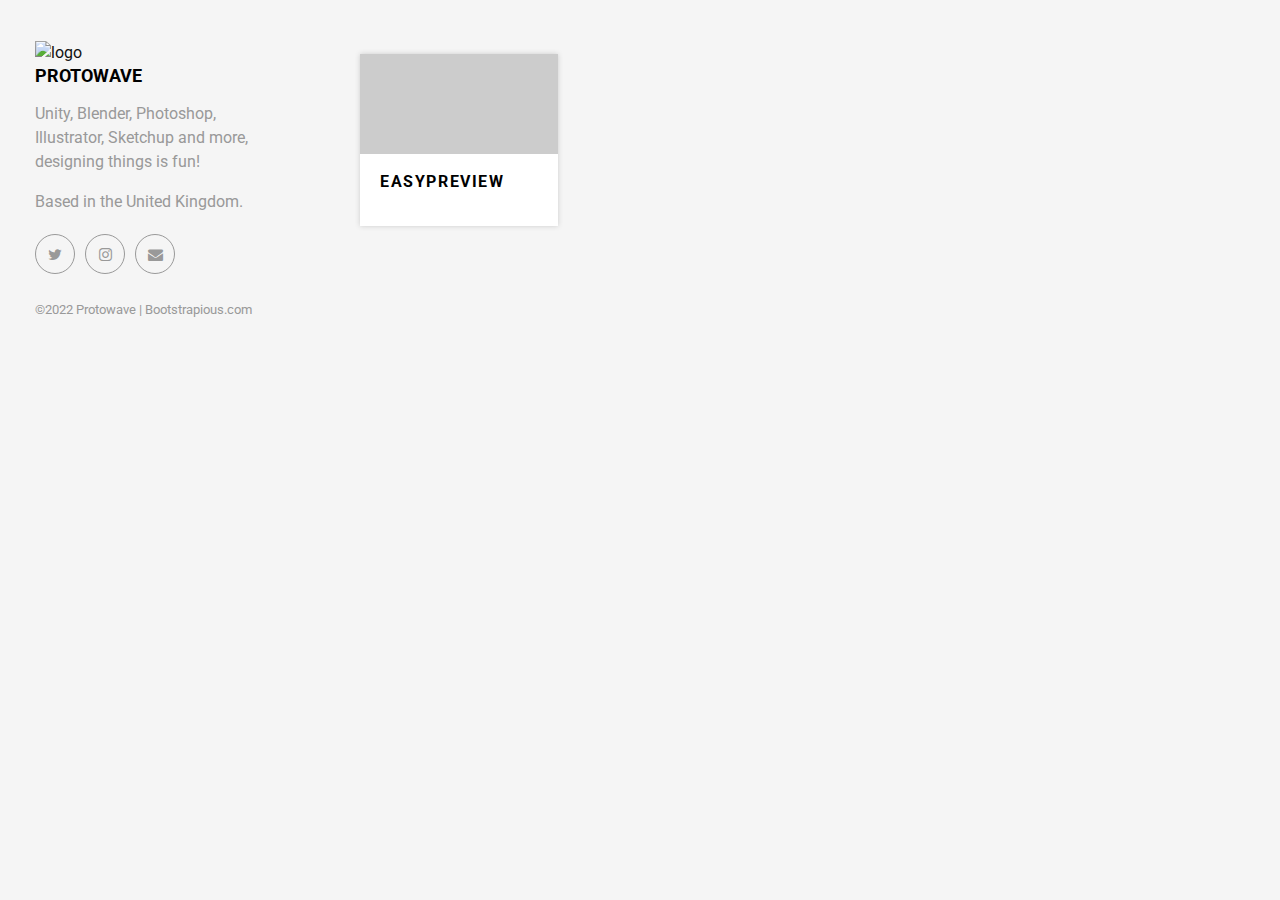
==== commit 977b1736: "tab stuff" ====
--- a/index.html
+++ b/index.html
@@ -4,7 +4,7 @@
 <head>
   <meta charset="utf-8">
   <meta http-equiv="X-UA-Compatible" content="IE=edge">
-  <title>Creative - Bootstrap Portfolio Theme by Bootstrapious.com</title>
+  <title>✨ ̷p̷r̷o̷t̷o̷w̷a̷v̷e̷</title>
   <meta name="description" content="">
   <meta name="viewport" content="width=device-width, initial-scale=1">
   <meta name="robots" content="all,follow">
@@ -18,14 +18,22 @@
   <link rel="stylesheet" href="vendor/owl.carousel/assets/owl.carousel.css">
   <link rel="stylesheet" href="vendor/owl.carousel/assets/owl.theme.default.css">
   <!-- theme stylesheet-->
-  <link rel="stylesheet" href="css/style.default.css" id="theme-stylesheet">
+  <link rel="stylesheet" href="css/style.blue.css" id="theme-stylesheet">
   <!-- Custom stylesheet - for your changes-->
   <link rel="stylesheet" href="css/custom.css">
   <!-- Favicon-->
-  <link rel="shortcut icon" href="img/favicon.png">
+  <link rel="shortcut icon" href="favicon.ico">
   <!-- Tweaks for older IEs--><!--[if lt IE 9]>
     <script src="https://oss.maxcdn.com/html5shiv/3.7.3/html5shiv.min.js"></script>
     <script src="https://oss.maxcdn.com/respond/1.4.2/respond.min.js"></script><![endif]-->
+
+
+    <link rel="preconnect" href="https://fonts.googleapis.com">
+<link rel="preconnect" href="https://fonts.gstatic.com" crossorigin>
+<link href="https://fonts.googleapis.com/css2?family=Be+Vietnam+Pro:ital,wght@0,500;0,600;0,700;1,500;1,600;1,700&display=swap" rel="stylesheet">
+
+
+
 </head>
 <body>
   <div id="all">
@@ -34,20 +42,26 @@
         <!--   *** SIDEBAR ***-->
         <div id="sidebar" class="col-md-4 col-lg-3 sidebar-offcanvas">
           <div class="sidebar-content">
-            <h1 class="sidebar-heading"> <a href="index.html">Creative</a></h1>
-            <p class="sidebar-p">I am a creative illustrator and graphic designer with more than 10 years of experience. </p>
-            <p class="sidebar-p">Originally from Toronto, currently based in London. </p>
-            <ul class="sidebar-menu">
+
+            <div id="logo_div">
+            <img src="logo128.png" alt="logo" width="30" height="30" id="title_logo">
+            <h1 class="sidebar-heading"> <a href="index.html" id="title_Override">protowave</a></h1>
+            </div>
+            
+            <p class="sidebar-p">Unity, Blender, Photoshop, Illustrator, Sketchup and more, designing things is fun!</p>
+            <p class="sidebar-p">Based in the United Kingdom. </p>
+            <!--<ul class="sidebar-menu">-->
                 <!-- Link-->
-                <li class="sidebar-item"><a href="index.html" class="sidebar-link active">Home</a></li>
+                <!--<li class="sidebar-item"><a href="index.html" class="sidebar-link active">Home</a></li>-->
                 <!-- Link-->
-                <li class="sidebar-item"><a href="about.html" class="sidebar-link">About</a></li>
+               <!-- <li class="sidebar-item"><a href="about.html" class="sidebar-link">About</a></li>-->
                 <!-- Link-->
-                <li class="sidebar-item"><a href="contact.html" class="sidebar-link">Get in touch</a></li>
-            </ul>
-            <p class="social"><a href="#" data-animate-hover="pulse" class="external facebook"><i class="fa fa-facebook"></i></a><a href="#" data-animate-hover="pulse" class="external gplus"><i class="fa fa-google-plus"></i></a><a href="#" data-animate-hover="pulse" class="external twitter"><i class="fa fa-twitter"></i></a><a href="#" title="" class="external instagram"><i class="fa fa-instagram"></i></a><a href="#" data-animate-hover="pulse" class="email"><i class="fa fa-envelope"></i></a></p>
+               <!-- <li class="sidebar-item"><a href="contact.html" class="sidebar-link">Get in touch</a></li>-->
+            <!--</ul>-->
+            <!--<p class="social"><a href="#" data-animate-hover="pulse" class="external facebook"><i class="fa fa-facebook"></i></a><a href="#" data-animate-hover="pulse" class="external gplus"><i class="fa fa-google-plus"></i></a><a href="#" data-animate-hover="pulse" class="external twitter"><i class="fa fa-twitter"></i></a><a href="#" title="" class="external instagram"><i class="fa fa-instagram"></i></a><a href="#" data-animate-hover="pulse" class="email"><i class="fa fa-envelope"></i></a></p>-->
+            <p class="social"></i></a><a href="#" data-animate-hover="pulse" class="external twitter"><i class="fa fa-twitter"></i></a><a href="#" title="" class="external instagram"><i class="fa fa-instagram"></i></a><a href="#" data-animate-hover="pulse" class="email"><i class="fa fa-envelope"></i></a></p>
             <div class="copyright text-center text-md-left">
-              <p class="credit">&copy;2018 Your name or company | Template by <a href="http://bootstrapious.com/portfolio-themes" class="external">Bootstrapious.com</a></p>
+              <p class="credit">&copy;2022 Protowave | <a href="http://bootstrapious.com/portfolio-themes" class="external">Bootstrapious.com</a></p>
               <!-- Please do not remove the backlink to us, unless you support the development at http://bootstrapious.com/donate. It is part of the license conditions. Thanks for understanding :)        -->
             </div>
           </div>
@@ -57,121 +71,19 @@
         <div class="col-md-8 col-lg-9 content-column">
           <div class="small-navbar d-flex d-md-none">
             <button type="button" data-toggle="offcanvas" class="btn btn-outline-primary"> <i class="fa fa-align-left mr-2"></i>Menu</button>
-            <h1 class="small-navbar-heading"> <a href="index.html">Creative </a></h1>
+            <!--<h1 class="small-navbar-heading"> <a href="index.html">Creative </a></h1>-->
           </div>
           <div class="grid row">
             <div class="col-md-6 col-lg-3 grid-item"> 
-              <div class="box-masonry"> <a href="detail.html" title="" class="box-masonry-image with-hover-overlay"><img src="img/portfolio/a4-paper.jpg" alt="" class="img-fluid"></a>
-                <div class="box-masonry-hover-text-header"> <a href="detail.html" class="tile-link">  </a>
-                  <h4>Name of the work 1</h4>
+              <div class="box-masonry"> <a href="easyPreview.html" title="" class="box-masonry-image with-hover-overlay with-hover-icon"><img src="images/dualfire.png" alt="" class="img-fluid"></a>
+                <div class="box-masonry-text"> 
+                  <h4> <a href="detail.html">easyPreview</a></h4>
                   <div class="box-masonry-desription">
-                    <p>Even the all-powerful Pointing has no control about the blind texts it is an almost unorthographic life. One day however a small line of blind text by the name of Lorem Ipsum decided to leave for the far World of Grammar. </p>
+                    <!--<p>A Unity asset for previewing held items.</p>-->
                   </div>
                 </div>
               </div>
             </div>
-            <div class="col-md-6 col-lg-3 grid-item"> 
-              <div class="box-masonry"> <a href="detail.html" title="" class="box-masonry-image with-hover-overlay with-hover-icon"><img src="img/portfolio/business-card-26.jpg" alt="" class="img-fluid"></a>
-                <div class="box-masonry-text"> 
-                  <h4> <a href="detail.html">Name of the work 2</a></h4>
-                  <div class="box-masonry-desription">
-                    <p> When she reached the first hills of the Italic Mountains, she had a last view back on the skyline of her hometown Bookmarksgrove, the headline of Alphabet Village and the subline of her own road, the Line Lane.</p>
-                  </div>
-                </div>
-              </div>
-            </div>
-            <div class="col-md-6 col-lg-3 grid-item"> 
-              <div class="box-masonry"> <a href="detail.html" title="" class="box-masonry-image with-hover-overlay with-hover-icon"><img src="img/portfolio/gravity-paper.jpg" alt="" class="img-fluid"></a>
-                <div class="box-masonry-text"> 
-                  <h4> <a href="detail.html">Name of the work 3</a></h4>
-                  <div class="box-masonry-desription">
-                    <p>Fifth abundantly made Give sixth hath. Cattle creature i be don't them.</p>
-                  </div>
-                </div>
-              </div>
-            </div>
-            <div class="col-md-6 col-lg-3 grid-item"> 
-              <div class="box-masonry"> 
-                <div class="box-masonry-text"> 
-                  <h4> <a href="detail.html">Item without image</a></h4>
-                  <div class="box-masonry-desription">
-                    <p>Far far away, behind the word mountains, far from the countries Vokalia and Consonantia, there live the blind texts.  A small river named Duden flows by their place and supplies it with the necessary regelialia. It is a paradisematic country, in which roasted parts of sentences fly into your mouth.</p>
-                  </div>
-                </div>
-              </div>
-            </div>
-            <div class="col-md-6 col-lg-3 grid-item"> 
-              <div class="box-masonry"> <a href="detail.html" title="" class="box-masonry-image with-hover-overlay"><img src="img/portfolio/business-card.jpg" alt="" class="img-fluid"></a>
-                <div class="box-masonry-hover-text-header"> <a href="detail.html" class="tile-link">  </a>
-                  <h4>Name of the work 5</h4>
-                  <div class="box-masonry-desription">
-                    <p>Fifth abundantly made Give sixth hath. Cattle creature i be don't them.</p>
-                  </div>
-                </div>
-              </div>
-            </div>
-            <div class="col-md-6 col-lg-3 grid-item"> 
-              <div class="box-masonry"> 
-                <div class="box-masonry-text"> 
-                  <h4> <a href="detail.html">Name of the work 6</a></h4>
-                  <div class="box-masonry-desription">
-                    <p>Fifth abundantly made Give sixth hath. Cattle creature i be don't them.</p>
-                  </div>
-                </div>
-              </div>
-            </div>
-            <div class="col-md-6 col-lg-3 grid-item"> 
-              <div class="box-masonry"> <a href="detail.html" title="" class="box-masonry-image with-hover-overlay with-hover-icon"><img src="img/portfolio/label-clothes.jpg" alt="" class="img-fluid"></a>
-                <div class="box-masonry-text"> 
-                  <h4> <a href="detail.html">Name of the work 7</a></h4>
-                  <div class="box-masonry-desription">
-                    <p>Fifth abundantly made Give sixth hath. Cattle creature i be don't them.</p>
-                  </div>
-                </div>
-              </div>
-            </div>
-            <div class="col-md-6 col-lg-3 grid-item"> 
-              <div class="box-masonry"> <a href="detail.html" title="" class="box-masonry-image with-hover-overlay with-hover-icon"><img src="img/portfolio/ipad-air-2.jpg" alt="" class="img-fluid"></a>
-                <div class="box-masonry-text"> 
-                  <h4> <a href="detail.html">Name of the work 8</a></h4>
-                  <div class="box-masonry-desription">
-                    <p>Fifth abundantly made Give sixth hath. Cattle creature i be don't them.</p>
-                  </div>
-                </div>
-              </div>
-            </div>
-            <div class="col-md-6 col-lg-3 grid-item"> 
-              <div class="box-masonry"> <a href="detail.html" title="" class="box-masonry-image with-hover-overlay with-hover-icon"><img src="img/portfolio/envelope-brand.jpg" alt="" class="img-fluid"></a>
-                <div class="box-masonry-text"> 
-                  <h4> <a href="detail.html">Item with image</a></h4>
-                  <div class="box-masonry-desription">
-                    <p>Far far away, behind the word mountains, far from the countries Vokalia and Consonantia, there live the blind texts.  A small river named Duden flows by their place and supplies it with the necessary regelialia. It is a paradisematic country, in which roasted parts of sentences fly into your mouth.</p>
-                  </div>
-                </div>
-              </div>
-            </div>
-            <div class="col-md-6 col-lg-3 grid-item"> 
-              <div class="box-masonry"> <a href="detail.html" title="" class="box-masonry-image with-hover-overlay"><img src="img/portfolio/trifold.jpg" alt="" class="img-fluid"></a>
-                <div class="box-masonry-hover-text-header"> <a href="detail.html" class="tile-link">  </a>
-                  <h4>Item with image</h4>
-                  <div class="box-masonry-desription">
-                    <p>Far far away, behind the word mountains, far from the countries Vokalia and Consonantia, there live the blind texts.  A small river named Duden flows by their place and supplies it with the necessary regelialia. It is a paradisematic country, in which roasted parts of sentences fly into your mouth.</p>
-                  </div>
-                </div>
-              </div>
-            </div>
-            <div class="col-md-6 col-lg-3 grid-item"> 
-              <div class="box-masonry"> <a href="detail.html" title="" class="box-masonry-image with-hover-overlay"><img src="img/portfolio/paper-presentation.jpg" alt="" class="img-fluid"></a>
-                <div class="box-masonry-hover-text-header"> <a href="detail.html" class="tile-link">  </a>
-                  <h4>Item with image</h4>
-                  <div class="box-masonry-desription">
-                    <p>Far far away, behind the word mountains, far from the countries Vokalia and Consonantia, there live the blind texts.  A small river named Duden flows by their place and supplies it with the necessary regelialia. It is a paradisematic country, in which roasted parts of sentences fly into your mouth.</p>
-                  </div>
-                </div>
-              </div>
-            </div>
-          </div>
-        </div>
         <!--   *** PORTFOLIO END ***-->
       </div>
     </div>
--- a/css/style.blue.css
+++ b/css/style.blue.css
@@ -0,0 +1,2777 @@
+/*
+=========================================
+=========================================
+
+   Bootstrapious Boilerplate Template
+
+=========================================
+========================================= */
+/*
+
+=========================================================
+    GENERAL
+=========================================================
+
+*/
+html,
+body {
+  overflow-x: hidden;
+}
+
+strong {
+  font-weight: 700;
+}
+
+header {
+  z-index: 1000;
+}
+
+section {
+  position: relative;
+  padding-top: 0.625rem;
+  padding-bottom: 0.625rem;
+}
+
+section.background-gray-lighter {
+  background: #eee;
+}
+
+section.background-gray-lightest {
+  background: #f5f5f5;
+  border-top: solid 1px #eee;
+  border-bottom: solid 1px #eee;
+}
+
+section.background-secondary {
+  background: #FC888A;
+  border-top: solid 1px #f92528;
+  border-bottom: solid 1px #f92528;
+}
+
+.section-inverse {
+  color: #fff;
+}
+
+.section-inverse h1,
+.section-inverse h2,
+.section-inverse h3,
+.section-inverse h4,
+.section-inverse h5,
+.section-inverse h6 {
+  color: #fff;
+}
+
+.section-inverse .heading:after {
+  background: #fff;
+}
+
+.no-space .box {
+  margin: 0 -0.9375rem;
+}
+
+.margin-top {
+  margin-top: 1.875rem;
+}
+
+.margin-top--big {
+  margin-top: 3.75rem !important;
+}
+
+.margin-bottom {
+  margin-bottom: 1.875rem;
+}
+
+.margin-bottom--big {
+  margin-bottom: 3.75rem !important;
+}
+
+.padding--small {
+  padding-top: 1.875rem;
+  padding-bottom: 1.875rem;
+}
+
+.weight-300 {
+  font-weight: 300 !important;
+}
+
+.weight-500 {
+  font-weight: 500 !important;
+}
+
+.weight-700 {
+  font-weight: 700 !important;
+}
+
+.text-gray {
+  color: #555;
+}
+
+.text-gray-light {
+  color: #999;
+}
+
+.text-gray-lighter {
+  color: #eee;
+}
+
+a,
+button {
+  -webkit-transition: all 0.2s;
+  transition: all 0.2s;
+}
+
+.clickable {
+  cursor: pointer !important;
+}
+
+.required {
+  color: #2065A1;
+}
+
+.accent {
+  color: #2065A1;
+}
+
+.icon {
+  display: inline-block;
+  width: 3.75rem;
+  height: 3.75rem;
+  line-height: 3.75rem;
+  border-radius: 1.875rem;
+  border: solid 1px #2065A1;
+  color: #2065A1;
+  -webkit-transition: all 0.3s;
+  transition: all 0.3s;
+  font-size: 1.875rem;
+  margin: 0 auto 1.875rem;
+  text-align: center;
+}
+
+.icon.brand-secondary {
+  border-color: #FC888A;
+  color: #FC888A;
+}
+
+.icon.brand-terciary {
+  border-color: #37123C;
+  color: #37123C;
+}
+
+.icon.brand-four {
+  border-color: #71677C;
+  color: #71677C;
+}
+
+/*
+
+=========================================================
+SIDEBAR + RIGHT COLUMN
+=========================================================
+
+*/
+#sidebar {
+  padding-top: 2.5rem;
+}
+
+@media (min-width: 576px) {
+  .sidebar-content {
+    padding-left: 1.25rem;
+    padding-right: 1.25rem;
+  }
+}
+
+.sidebar-heading {
+  font-size: 1.125rem;
+  text-transform: uppercase;
+}
+
+.sidebar-heading a {
+  color: #000;
+  text-decoration: none;
+  -webkit-transition: all 0.3s;
+  transition: all 0.3s;
+}
+
+.sidebar-heading a:hover {
+  border-bottom: dotted 1px #2065A1;
+  color: #000;
+  text-decoration: none;
+}
+
+.sidebar-p {
+  color: #999;
+  font-size: 0.875;
+}
+
+.sidebar-menu {
+  list-style-type: none;
+  padding-left: 1.25rem;
+  margin-bottom: 2.5rem;
+}
+
+.sidebar-item {
+  margin-bottom: 0.85rem;
+}
+
+.sidebar-item.active > a, .sidebar-item.current-menu-item > a {
+  color: #2065A1;
+  font-weight: bold;
+}
+
+.sidebar-item.active:before, .sidebar-item.current-menu-item:before {
+  color: #2065A1;
+}
+
+.sidebar-item a:hover {
+  text-decoration: none;
+  color: #2065A1;
+}
+
+.sidebar-item .sub-menu {
+  list-style: none;
+  padding-left: 0.625rem;
+  margin: 0.625rem 0;
+}
+
+.sidebar-item .sub-menu a {
+  color: #999;
+}
+
+.sidebar-item .sub-menu a:hover {
+  color: #2065A1;
+}
+
+.sidebar-item .sub-menu li.active > a,
+.sidebar-item .sub-menu li.current-menu-item > a {
+  color: #2065A1;
+  font-weight: bold;
+}
+
+.sidebar-item .sub-menu li.active:before,
+.sidebar-item .sub-menu li.current-menu-item:before {
+  color: #2065A1;
+}
+
+.sidebar-link {
+  color: #555;
+}
+
+.sidebar-link:before {
+  font-family: 'FontAwesome';
+  content: '\f105';
+  margin: 0 0.85rem 0 -0.9375rem;
+  color: #999;
+}
+
+.sidebar-link.active {
+  color: #2065A1;
+  font-weight: bold;
+}
+
+.sidebar-link.active::before {
+  color: #2065A1;
+}
+
+.sidebar-link:hover::before {
+  color: #2065A1;
+}
+
+.content-column {
+  padding-top: 2.5rem;
+  padding-left: 1.25rem;
+  padding-right: 1.25rem;
+  padding-bottom: 1.25rem;
+}
+
+@media (min-width: 768px) {
+  .content-column {
+    padding-left: 2.5rem;
+    padding-right: 2.5rem;
+  }
+}
+
+.content-column.white-background {
+  background: #fff;
+  min-height: 100vh;
+}
+
+.grid {
+  padding-top: 0.85rem;
+  overflow: hidden;
+}
+
+.content-column-content p.lead {
+  color: #555;
+}
+
+.content-column-content p,
+.content-column-content li {
+  color: #999;
+}
+
+.content-column-content ul li {
+  list-style-type: none;
+}
+
+.content-column-content ul li:before {
+  font-family: 'FontAwesome';
+  content: '\f105';
+  margin: 0 0.85rem 0 -0.9375rem;
+  color: #2065A1;
+}
+
+.content-column-content h1,
+.content-column-content h2,
+.content-column-content h3,
+.content-column-content h4,
+.content-column-content h5,
+.content-column-content h6,
+.content-column-content p,
+.content-column-content form,
+.content-column-content ul,
+.content-column-content ol {
+  margin-bottom: 2rem;
+}
+
+.small-navbar {
+  width: 100%;
+  -webkit-box-pack: justify;
+  -ms-flex-pack: justify;
+  justify-content: space-between;
+  -webkit-box-align: center;
+  -ms-flex-align: center;
+  align-items: center;
+  margin-bottom: 2rem;
+}
+
+.small-navbar-heading {
+  display: block;
+  font-size: 1.125rem;
+  text-transform: uppercase;
+  margin-bottom: 0 !important;
+}
+
+.small-navbar-heading a {
+  color: #000;
+  text-decoration: none;
+  -webkit-transition: all 0.3s;
+  transition: all 0.3s;
+}
+
+.small-navbar-heading a:hover {
+  border-bottom: dotted 1px #2065A1;
+  color: #000;
+  text-decoration: none;
+}
+
+/*
+
+=========================================================
+OFF-CANVAS SIDEBAR BEHAVIOUR
+=========================================================
+
+*/
+@media (max-width: 767.98px) {
+  .row-offcanvas {
+    position: relative;
+    -webkit-transition: all .25s ease-out;
+    transition: all .25s ease-out;
+    opacity: 1;
+  }
+  .row-offcanvas-right {
+    right: 0;
+  }
+  .row-offcanvas-left {
+    left: 0;
+  }
+  .row-offcanvas-right .sidebar-offcanvas {
+    right: -50%;
+    /* 6 columns */
+  }
+  .row-offcanvas-left .sidebar-offcanvas {
+    left: -48%;
+    /* 6 columns */
+  }
+  .row-offcanvas-right.active {
+    right: 50%;
+    /* 6 columns */
+  }
+  .row-offcanvas-left.active {
+    left: 50%;
+    /* 6 columns */
+  }
+  .sidebar-offcanvas {
+    position: absolute;
+    top: 0;
+    width: 50%;
+    /* 6 columns */
+  }
+}
+
+/*
+
+=========================================================
+SERVICES / INTEGRATIONS
+=========================================================
+
+*/
+.services {
+  margin-top: 5rem;
+  text-align: center;
+}
+
+.services .services-heading {
+  text-transform: uppercase;
+  font-size: 1.125rem;
+  font-weight: 400;
+  color: #999;
+  margin-bottom: 2.5rem;
+}
+
+.services .heading {
+  font-size: 1.125rem;
+  font-weight: 700;
+  margin-bottom: 1.25rem;
+  text-align: center;
+}
+
+.services .heading:after {
+  content: " ";
+  display: block;
+  width: 6.25rem;
+  height: 1px;
+  margin: 1.25rem auto 1.25rem;
+  background: #2065A1;
+}
+
+.services p {
+  font-size: 0.875rem;
+  line-height: 1.5;
+  margin-bottom: 3.75rem;
+  color: #999;
+}
+
+/*
+
+=========================================================
+CUSTOMERS
+=========================================================
+
+*/
+.customer {
+  text-align: center;
+}
+
+.customer img {
+  display: inline-block;
+  margin-top: 0.625rem;
+  margin-bottom: 0.625rem;
+  -webkit-filter: grayscale(100%);
+  filter: grayscale(100%);
+}
+
+.customer img:hover {
+  -webkit-filter: grayscale(0);
+  filter: grayscale(0);
+}
+
+/*
+
+=========================================================
+SIGN UP FORM
+=========================================================
+
+*/
+@media (max-width: 767.98px) {
+  .sign-up-form .form-control {
+    margin-bottom: 1.25rem;
+  }
+  .sign-up-form .btn {
+    margin-bottom: 1.25rem;
+  }
+}
+
+label {
+  font-weight: normal;
+  color: #555;
+  font-size: 0.875rem;
+  text-transform: uppercase;
+  letter-spacing: .1rem;
+}
+
+/*
+
+=========================================================
+SOCIAL LINKS
+=========================================================
+
+*/
+.contact-form {
+  margin-bottom: 1.25rem;
+}
+
+p.social {
+  margin-top: 1.25rem;
+}
+
+p.social a {
+  margin: 0 0.625rem 0.625rem 0;
+  color: #fff;
+  display: inline-block;
+  width: 2.5rem;
+  height: 2.5rem;
+  border-radius: 1.25rem;
+  line-height: 2.5rem;
+  font-size: 0.9375rem;
+  text-align: center;
+  -webkit-transition: all 0.3s;
+  transition: all 0.3s;
+  vertical-align: bottom;
+  border: solid 1px #999;
+  color: #999;
+  transition: all 0.3s;
+  /*
+             &.facebook {background-color: #4460ae; border-color: #4460ae;}
+             &.gplus {background-color: #c21f25; border-color: #c21f25;}
+             &.twitter {background-color: #3cf; border-color: #3cf;}
+             &.instagram {background-color: #cd4378; border-color: #cd4378;}
+             &.email {background-color: #4a7f45; border-color: #4a7f45;}
+             &.link {background-color: #871AFF; border-color: #871AFF;}
+             */
+}
+
+p.social a:hover {
+  color: #2065A1;
+  border-color: #2065A1;
+}
+
+p.social a i {
+  vertical-align: bottom;
+  line-height: 2.5rem;
+}
+
+p.social.social--outline a {
+  background: transparent;
+}
+
+p.social.social--outline a.facebook {
+  color: #4460ae;
+  border-color: #4460ae;
+}
+
+p.social.social--outline a.gplus {
+  color: #c21f25;
+  border-color: #c21f25;
+}
+
+p.social.social--outline a.twitter {
+  color: #3cf;
+  border-color: #3cf;
+}
+
+p.social.social--outline a.instagram {
+  color: #cd4378;
+  border-color: #cd4378;
+}
+
+p.social.social--outline a.email {
+  color: #4a7f45;
+  border-color: #4a7f45;
+}
+
+p.social.social--outline a.link {
+  color: #871AFF;
+  border-color: #871AFF;
+}
+
+p.social.social--big a {
+  width: 3.75rem;
+  height: 3.75rem;
+  border-radius: 1.875rem;
+  line-height: 3.75rem;
+  font-size: 1.56rem;
+}
+
+p.social.social--big i {
+  line-height: 3.75rem;
+}
+
+/*
+
+=========================================================
+COPYRIGHT
+=========================================================
+
+*/
+.copyright {
+  color: #999;
+  font-size: 0.8125rem;
+}
+
+.copyright p.credit {
+  margin-bottom: 0.625rem;
+}
+
+.copyright p.credit a {
+  color: #999;
+}
+
+/*
+
+=========================================================
+MAIN PORTFOLIO SLIDER
+=========================================================
+
+*/
+#main-slider {
+  margin-bottom: 2.5rem;
+}
+
+#main-slider ul li div {
+  width: 100%;
+}
+
+#main-slider .owl-wrapper-outer {
+  -webkit-box-shadow: 0 1px 0.85rem #ccc;
+  box-shadow: 0 1px 0.85rem #ccc;
+}
+
+#main-slider .owl-controls .owl-buttons {
+  display: none;
+}
+
+#main-slider .owl-controls .owl-page.active span,
+#main-slider .owl-controls.clickable .owl-page:hover span {
+  background: #2065A1;
+}
+
+/*
+
+=========================================================
+ABOUT
+=========================================================
+
+*/
+.progress-title {
+  text-align: left;
+  font-weight: 700;
+  text-transform: uppercase;
+  color: #999;
+  font-size: 0.78rem;
+}
+
+.progress-bar-skill1 {
+  background: #4c99db;
+}
+
+.progress-bar-skill2 {
+  background: #368cd7;
+}
+
+.progress-bar-skill3 {
+  background: #2880cc;
+}
+
+.progress-bar-skill4 {
+  background: #2472b6;
+}
+
+.progress-bar-skill5 {
+  background: #2065a1;
+}
+
+.skill-item {
+  margin-bottom: 1rem;
+}
+
+.skill-item:last-of-type {
+  margin-bottom: 3rem;
+}
+
+.progress {
+  height: 1.5rem;
+  border-radius: 0;
+}
+
+/* breadcrumbs */
+.breadcrumb {
+  font-family: "Roboto", Helvetica, Arial, sans-serif;
+  text-transform: uppercase;
+  text-align: center;
+  font-size: 0.875rem;
+}
+
+.masonry-item {
+  margin-bottom: 2rem;
+}
+
+.tile-link {
+  position: absolute;
+  cursor: pointer;
+  width: 100%;
+  height: 100%;
+  left: 0;
+  top: 0;
+  z-index: 30;
+}
+
+.box-masonry {
+  background: #fff;
+  position: relative;
+  -webkit-box-shadow: 0 0 5px #ccc;
+  box-shadow: 0 0 5px #ccc;
+  -webkit-transition: all 0.3s;
+  transition: all 0.3s;
+  overflow: hidden;
+  text-overflow: ellipsis;
+  margin-bottom: 2rem;
+}
+
+.box-masonry h4 {
+  font-size: 1rem;
+  line-height: 1.5;
+  font-weight: 700;
+  text-transform: uppercase;
+  letter-spacing: 0.1em;
+}
+
+.box-masonry h4 a {
+  color: #000;
+  border-bottom: solid 1px transparent;
+}
+
+.box-masonry h4 a:hover {
+  border-bottom: dotted 1px #2065A1;
+  color: #000;
+  text-decoration: none;
+}
+
+.box-masonry .box-masonry-text {
+  padding: 1rem 1.25rem 1rem;
+}
+
+.box-masonry .box-masonry-text p {
+  color: #999;
+  font-size: 0.95rem;
+}
+
+.box-masonry .box-masonry-hover-text-header {
+  position: absolute;
+  left: 0;
+  right: 0;
+  top: 0;
+  padding: 1rem 1.25rem 1rem;
+  opacity: 0;
+  -webkit-transition: all 0.3s;
+  transition: all 0.3s;
+  color: #555;
+}
+
+.box-masonry .box-masonry-hover-text-header p {
+  font-size: 0.875rem;
+}
+
+.box-masonry .box-masonry-hover-text-header h4 a {
+  color: #555;
+}
+
+.box-masonry .box-masonry-hover-center {
+  position: absolute;
+  width: 100%;
+  top: 30%;
+  opacity: 0;
+  padding-left: 1.25rem;
+  -webkit-transition: all 0.3s;
+  transition: all 0.3s;
+  text-align: center;
+}
+
+.box-masonry .box-masonry-hover-center .see-more-icon {
+  color: #555;
+  font-size: 3.125rem;
+}
+
+.box-masonry:hover {
+  margin-top: -5px;
+  -webkit-box-shadow: 0 2px 20px rgba(0, 0, 0, 0.2);
+  box-shadow: 0 2px 20px rgba(0, 0, 0, 0.2);
+}
+
+.box-masonry:hover .box-masonry-hover-text-header {
+  opacity: 1;
+}
+
+.box-masonry:hover .box-masonry-hover-center {
+  opacity: 1;
+}
+
+.box-masonry:hover .box-masonry-image.with-hover-overlay:before {
+  opacity: 0.8;
+}
+
+.box-masonry:hover .box-masonry-image.with-hover-icon:after {
+  opacity: 0.7;
+}
+
+.box-masonry h2:last-child,
+.box-masonry p:last-child {
+  margin-bottom: 0;
+}
+
+.box-masonry .box-masonry-image {
+  display: block;
+  position: relative;
+  min-height: 6.25rem;
+  background: #ccc;
+}
+
+.box-masonry .box-masonry-image.with-hover-overlay:before {
+  display: block;
+  position: absolute;
+  content: " ";
+  background: #fff;
+  opacity: 0;
+  width: 100%;
+  height: 100%;
+  left: 0;
+  top: 0;
+  -webkit-transition: all 0.3s;
+  transition: all 0.3s;
+}
+
+.box-masonry .box-masonry-image.with-hover-icon:after {
+  display: block;
+  position: absolute;
+  width: 100%;
+  left: 0;
+  top: 50%;
+  -webkit-transform: translate(0, -50%);
+  transform: translate(0, -50%);
+  opacity: 0;
+  -webkit-transition: all 0.3s;
+  transition: all 0.3s;
+  font-family: 'FontAwesome';
+  content: '\f105';
+  text-align: center;
+  font-size: 3.125rem;
+  color: #555;
+}
+
+.box-masonry .box-masonry-image:hover {
+  text-decoration: none;
+}
+
+.comment-list {
+  list-style-type: none;
+  padding-left: 0;
+}
+
+.comment-list li:before {
+  content: "";
+  display: none;
+  margin: 0;
+}
+
+.comments-title {
+  text-transform: uppercase;
+  color: #999;
+  font-size: 1.5rem;
+}
+
+.comment-body {
+  margin-bottom: 1.25rem;
+}
+
+.comment-meta {
+  clear: both;
+  margin-bottom: 1.25rem;
+}
+
+.comment-author {
+  font-family: inherit;
+  text-transform: uppercase;
+  color: #999;
+  font-size: 0.875rem;
+  float: left;
+}
+
+.comment-metadata {
+  float: right;
+  font-family: inherit;
+  text-transform: uppercase;
+  color: #999;
+  font-size: 0.875rem;
+}
+
+.comment-content {
+  font-weight: 300;
+}
+
+.comment-reply-link {
+  font-size: 0.875rem;
+}
+
+.avatar {
+  border-radius: 50%;
+}
+
+.comment-respond {
+  margin-top: 2.5rem;
+}
+
+.post-navigation {
+  margin-bottom: 2.5rem;
+}
+
+.comment-reply-title {
+  font-size: 1.5rem;
+}
+
+.entry-meta {
+  color: #999;
+  font-size: 0.875rem;
+}
+
+.owl-theme .owl-dots .owl-dot span {
+  width: 12px;
+  height: 12px;
+}
+
+.owl-theme .owl-dots .owl-dot {
+  outline: none;
+}
+
+.owl-theme .owl-dots .owl-dot.active span,
+.owl-theme .owl-dots .owl-dot:hover span {
+  background: #2065A1;
+}
+
+/*
+
+=====================
+STYLE SWITCHER FOR DEMO
+=====================
+
+*/
+#style-switch-button {
+  position: fixed;
+  bottom: 120px;
+  left: 0px;
+  border-radius: 0;
+  z-index: 2;
+  color: #fff;
+}
+
+#style-switch {
+  width: 300px;
+  padding: 20px;
+  position: fixed;
+  bottom: 160px;
+  left: 0;
+  background: #fff;
+  border: solid 1px #555;
+  z-index: 2000;
+}
+
+#style-switch h4 {
+  color: #252525;
+}
+
+/* ========================================= 
+   
+      THEMING OF THE BOOTSTRAP COMPONENTS           
+
+   ========================================= 
+   
+    1 - NAVBAR
+    2 - BUTTONS
+    3 - TYPE
+    4 - PAGINATION
+    5 - UTILITIES
+    6 - FORMS
+    7 - CODE
+    8 - NAV
+    9 - CARD
+    10 - DROPDOWNS
+   
+*/
+/*
+ * 1. NAVBAR
+ */
+.navbar {
+  padding: 0.5rem 1rem;
+}
+
+.navbar-brand {
+  display: inline-block;
+  padding-top: 0.3125rem;
+  padding-bottom: 0.3125rem;
+  margin-right: 1rem;
+  font-size: 1.25rem;
+}
+
+.navbar-toggler {
+  padding: 0.25rem 0.75rem;
+  font-size: 1.25rem;
+  line-height: 1;
+  border: 1px solid transparent;
+  border-radius: 0;
+}
+
+.navbar-light .navbar-brand {
+  color: rgba(0, 0, 0, 0.9);
+}
+
+.navbar-light .navbar-brand:hover, .navbar-light .navbar-brand:focus {
+  color: rgba(0, 0, 0, 0.9);
+}
+
+.navbar-light .navbar-nav .nav-link {
+  color: rgba(0, 0, 0, 0.5);
+}
+
+.navbar-light .navbar-nav .nav-link:hover, .navbar-light .navbar-nav .nav-link:focus {
+  color: rgba(0, 0, 0, 0.7);
+}
+
+.navbar-light .navbar-nav .nav-link.disabled {
+  color: rgba(0, 0, 0, 0.3);
+}
+
+.navbar-light .navbar-nav .show > .nav-link,
+.navbar-light .navbar-nav .active > .nav-link,
+.navbar-light .navbar-nav .nav-link.show,
+.navbar-light .navbar-nav .nav-link.active {
+  color: rgba(0, 0, 0, 0.9);
+}
+
+.navbar-light .navbar-toggler {
+  color: rgba(0, 0, 0, 0.5);
+  border-color: rgba(0, 0, 0, 0.1);
+}
+
+.navbar-light .navbar-toggler-icon {
+  background-image: url("data:image/svg+xml;charset=utf8,%3Csvg viewBox='0 0 30 30' xmlns='http://www.w3.org/2000/svg'%3E%3Cpath stroke='rgba(0, 0, 0, 0.5)' stroke-width='2' stroke-linecap='round' stroke-miterlimit='10' d='M4 7h22M4 15h22M4 23h22'/%3E%3C/svg%3E");
+}
+
+.navbar-light .navbar-text {
+  color: rgba(0, 0, 0, 0.5);
+}
+
+.navbar-dark .navbar-brand {
+  color: #fff;
+}
+
+.navbar-dark .navbar-brand:hover, .navbar-dark .navbar-brand:focus {
+  color: #fff;
+}
+
+.navbar-dark .navbar-nav .nav-link {
+  color: rgba(255, 255, 255, 0.5);
+}
+
+.navbar-dark .navbar-nav .nav-link:hover, .navbar-dark .navbar-nav .nav-link:focus {
+  color: rgba(255, 255, 255, 0.75);
+}
+
+.navbar-dark .navbar-nav .nav-link.disabled {
+  color: rgba(255, 255, 255, 0.25);
+}
+
+.navbar-dark .navbar-nav .show > .nav-link,
+.navbar-dark .navbar-nav .active > .nav-link,
+.navbar-dark .navbar-nav .nav-link.show,
+.navbar-dark .navbar-nav .nav-link.active {
+  color: #fff;
+}
+
+.navbar-dark .navbar-toggler {
+  color: rgba(255, 255, 255, 0.5);
+  border-color: rgba(255, 255, 255, 0.1);
+}
+
+.navbar-dark .navbar-toggler-icon {
+  background-image: url("data:image/svg+xml;charset=utf8,%3Csvg viewBox='0 0 30 30' xmlns='http://www.w3.org/2000/svg'%3E%3Cpath stroke='rgba(255, 255, 255, 0.5)' stroke-width='2' stroke-linecap='round' stroke-miterlimit='10' d='M4 7h22M4 15h22M4 23h22'/%3E%3C/svg%3E");
+}
+
+.navbar-dark .navbar-text {
+  color: rgba(255, 255, 255, 0.5);
+}
+
+/*
+ * 2. BUTTONS
+ */
+.btn {
+  font-weight: 400;
+  border: 1px solid transparent;
+  padding: 0.375rem 0.75rem;
+  font-size: 1rem;
+  line-height: 1.5;
+  border-radius: 0;
+  -webkit-transition: color 0.15s ease-in-out, background-color 0.15s ease-in-out, border-color 0.15s ease-in-out, -webkit-box-shadow 0.15s ease-in-out;
+  transition: color 0.15s ease-in-out, background-color 0.15s ease-in-out, border-color 0.15s ease-in-out, -webkit-box-shadow 0.15s ease-in-out;
+  transition: color 0.15s ease-in-out, background-color 0.15s ease-in-out, border-color 0.15s ease-in-out, box-shadow 0.15s ease-in-out;
+  transition: color 0.15s ease-in-out, background-color 0.15s ease-in-out, border-color 0.15s ease-in-out, box-shadow 0.15s ease-in-out, -webkit-box-shadow 0.15s ease-in-out;
+}
+
+@media screen and (prefers-reduced-motion: reduce) {
+  .btn {
+    -webkit-transition: none;
+    transition: none;
+  }
+}
+
+.btn:focus, .btn.focus {
+  -webkit-box-shadow: 0 0 0 0.2rem rgba(32, 101, 161, 0.25);
+  box-shadow: 0 0 0 0.2rem rgba(32, 101, 161, 0.25);
+}
+
+.btn.disabled, .btn:disabled {
+  opacity: 0.65;
+}
+
+.btn:not(:disabled):not(.disabled):active, .btn:not(:disabled):not(.disabled).active {
+  background-image: none;
+}
+
+.btn-link {
+  font-weight: 400;
+  color: #2065A1;
+}
+
+.btn-link:hover {
+  color: #133d61;
+  text-decoration: underline;
+}
+
+.btn-link:focus, .btn-link.focus {
+  text-decoration: underline;
+}
+
+.btn-link:disabled, .btn-link.disabled {
+  color: #222;
+}
+
+.btn-primary {
+  color: #fff;
+  background-color: #2065A1;
+  border-color: #2065A1;
+}
+
+.btn-primary:hover {
+  color: #fff;
+  background-color: #1a5181;
+  border-color: #184a76;
+}
+
+.btn-primary:focus, .btn-primary.focus {
+  -webkit-box-shadow: 0 0 0 0.2rem rgba(32, 101, 161, 0.5);
+  box-shadow: 0 0 0 0.2rem rgba(32, 101, 161, 0.5);
+}
+
+.btn-primary.disabled, .btn-primary:disabled {
+  color: #fff;
+  background-color: #2065A1;
+  border-color: #2065A1;
+}
+
+.btn-primary:not(:disabled):not(.disabled):active, .btn-primary:not(:disabled):not(.disabled).active,
+.show > .btn-primary.dropdown-toggle {
+  color: #fff;
+  background-color: #184a76;
+  border-color: #15446c;
+}
+
+.btn-primary:not(:disabled):not(.disabled):active:focus, .btn-primary:not(:disabled):not(.disabled).active:focus,
+.show > .btn-primary.dropdown-toggle:focus {
+  -webkit-box-shadow: 0 0 0 0.2rem rgba(32, 101, 161, 0.5);
+  box-shadow: 0 0 0 0.2rem rgba(32, 101, 161, 0.5);
+}
+
+.btn-secondary {
+  color: #fff;
+  background-color: #222;
+  border-color: #222;
+}
+
+.btn-secondary:hover {
+  color: #fff;
+  background-color: #0f0f0f;
+  border-color: #090909;
+}
+
+.btn-secondary:focus, .btn-secondary.focus {
+  -webkit-box-shadow: 0 0 0 0.2rem rgba(34, 34, 34, 0.5);
+  box-shadow: 0 0 0 0.2rem rgba(34, 34, 34, 0.5);
+}
+
+.btn-secondary.disabled, .btn-secondary:disabled {
+  color: #fff;
+  background-color: #222;
+  border-color: #222;
+}
+
+.btn-secondary:not(:disabled):not(.disabled):active, .btn-secondary:not(:disabled):not(.disabled).active,
+.show > .btn-secondary.dropdown-toggle {
+  color: #fff;
+  background-color: #090909;
+  border-color: #020202;
+}
+
+.btn-secondary:not(:disabled):not(.disabled):active:focus, .btn-secondary:not(:disabled):not(.disabled).active:focus,
+.show > .btn-secondary.dropdown-toggle:focus {
+  -webkit-box-shadow: 0 0 0 0.2rem rgba(34, 34, 34, 0.5);
+  box-shadow: 0 0 0 0.2rem rgba(34, 34, 34, 0.5);
+}
+
+.btn-success {
+  color: #fff;
+  background-color: #28a745;
+  border-color: #28a745;
+}
+
+.btn-success:hover {
+  color: #fff;
+  background-color: #218838;
+  border-color: #1e7e34;
+}
+
+.btn-success:focus, .btn-success.focus {
+  -webkit-box-shadow: 0 0 0 0.2rem rgba(40, 167, 69, 0.5);
+  box-shadow: 0 0 0 0.2rem rgba(40, 167, 69, 0.5);
+}
+
+.btn-success.disabled, .btn-success:disabled {
+  color: #fff;
+  background-color: #28a745;
+  border-color: #28a745;
+}
+
+.btn-success:not(:disabled):not(.disabled):active, .btn-success:not(:disabled):not(.disabled).active,
+.show > .btn-success.dropdown-toggle {
+  color: #fff;
+  background-color: #1e7e34;
+  border-color: #1c7430;
+}
+
+.btn-success:not(:disabled):not(.disabled):active:focus, .btn-success:not(:disabled):not(.disabled).active:focus,
+.show > .btn-success.dropdown-toggle:focus {
+  -webkit-box-shadow: 0 0 0 0.2rem rgba(40, 167, 69, 0.5);
+  box-shadow: 0 0 0 0.2rem rgba(40, 167, 69, 0.5);
+}
+
+.btn-info {
+  color: #fff;
+  background-color: #17a2b8;
+  border-color: #17a2b8;
+}
+
+.btn-info:hover {
+  color: #fff;
+  background-color: #138496;
+  border-color: #117a8b;
+}
+
+.btn-info:focus, .btn-info.focus {
+  -webkit-box-shadow: 0 0 0 0.2rem rgba(23, 162, 184, 0.5);
+  box-shadow: 0 0 0 0.2rem rgba(23, 162, 184, 0.5);
+}
+
+.btn-info.disabled, .btn-info:disabled {
+  color: #fff;
+  background-color: #17a2b8;
+  border-color: #17a2b8;
+}
+
+.btn-info:not(:disabled):not(.disabled):active, .btn-info:not(:disabled):not(.disabled).active,
+.show > .btn-info.dropdown-toggle {
+  color: #fff;
+  background-color: #117a8b;
+  border-color: #10707f;
+}
+
+.btn-info:not(:disabled):not(.disabled):active:focus, .btn-info:not(:disabled):not(.disabled).active:focus,
+.show > .btn-info.dropdown-toggle:focus {
+  -webkit-box-shadow: 0 0 0 0.2rem rgba(23, 162, 184, 0.5);
+  box-shadow: 0 0 0 0.2rem rgba(23, 162, 184, 0.5);
+}
+
+.btn-warning {
+  color: #111;
+  background-color: #ffc107;
+  border-color: #ffc107;
+}
+
+.btn-warning:hover {
+  color: #111;
+  background-color: #e0a800;
+  border-color: #d39e00;
+}
+
+.btn-warning:focus, .btn-warning.focus {
+  -webkit-box-shadow: 0 0 0 0.2rem rgba(255, 193, 7, 0.5);
+  box-shadow: 0 0 0 0.2rem rgba(255, 193, 7, 0.5);
+}
+
+.btn-warning.disabled, .btn-warning:disabled {
+  color: #111;
+  background-color: #ffc107;
+  border-color: #ffc107;
+}
+
+.btn-warning:not(:disabled):not(.disabled):active, .btn-warning:not(:disabled):not(.disabled).active,
+.show > .btn-warning.dropdown-toggle {
+  color: #111;
+  background-color: #d39e00;
+  border-color: #c69500;
+}
+
+.btn-warning:not(:disabled):not(.disabled):active:focus, .btn-warning:not(:disabled):not(.disabled).active:focus,
+.show > .btn-warning.dropdown-toggle:focus {
+  -webkit-box-shadow: 0 0 0 0.2rem rgba(255, 193, 7, 0.5);
+  box-shadow: 0 0 0 0.2rem rgba(255, 193, 7, 0.5);
+}
+
+.btn-danger {
+  color: #fff;
+  background-color: #dc3545;
+  border-color: #dc3545;
+}
+
+.btn-danger:hover {
+  color: #fff;
+  background-color: #c82333;
+  border-color: #bd2130;
+}
+
+.btn-danger:focus, .btn-danger.focus {
+  -webkit-box-shadow: 0 0 0 0.2rem rgba(220, 53, 69, 0.5);
+  box-shadow: 0 0 0 0.2rem rgba(220, 53, 69, 0.5);
+}
+
+.btn-danger.disabled, .btn-danger:disabled {
+  color: #fff;
+  background-color: #dc3545;
+  border-color: #dc3545;
+}
+
+.btn-danger:not(:disabled):not(.disabled):active, .btn-danger:not(:disabled):not(.disabled).active,
+.show > .btn-danger.dropdown-toggle {
+  color: #fff;
+  background-color: #bd2130;
+  border-color: #b21f2d;
+}
+
+.btn-danger:not(:disabled):not(.disabled):active:focus, .btn-danger:not(:disabled):not(.disabled).active:focus,
+.show > .btn-danger.dropdown-toggle:focus {
+  -webkit-box-shadow: 0 0 0 0.2rem rgba(220, 53, 69, 0.5);
+  box-shadow: 0 0 0 0.2rem rgba(220, 53, 69, 0.5);
+}
+
+.btn-light {
+  color: #111;
+  background-color: #f5f5f5;
+  border-color: #f5f5f5;
+}
+
+.btn-light:hover {
+  color: #111;
+  background-color: #e2e2e2;
+  border-color: gainsboro;
+}
+
+.btn-light:focus, .btn-light.focus {
+  -webkit-box-shadow: 0 0 0 0.2rem rgba(245, 245, 245, 0.5);
+  box-shadow: 0 0 0 0.2rem rgba(245, 245, 245, 0.5);
+}
+
+.btn-light.disabled, .btn-light:disabled {
+  color: #111;
+  background-color: #f5f5f5;
+  border-color: #f5f5f5;
+}
+
+.btn-light:not(:disabled):not(.disabled):active, .btn-light:not(:disabled):not(.disabled).active,
+.show > .btn-light.dropdown-toggle {
+  color: #111;
+  background-color: gainsboro;
+  border-color: #d5d5d5;
+}
+
+.btn-light:not(:disabled):not(.disabled):active:focus, .btn-light:not(:disabled):not(.disabled).active:focus,
+.show > .btn-light.dropdown-toggle:focus {
+  -webkit-box-shadow: 0 0 0 0.2rem rgba(245, 245, 245, 0.5);
+  box-shadow: 0 0 0 0.2rem rgba(245, 245, 245, 0.5);
+}
+
+.btn-dark {
+  color: #fff;
+  background-color: #333;
+  border-color: #333;
+}
+
+.btn-dark:hover {
+  color: #fff;
+  background-color: #202020;
+  border-color: #1a1a1a;
+}
+
+.btn-dark:focus, .btn-dark.focus {
+  -webkit-box-shadow: 0 0 0 0.2rem rgba(51, 51, 51, 0.5);
+  box-shadow: 0 0 0 0.2rem rgba(51, 51, 51, 0.5);
+}
+
+.btn-dark.disabled, .btn-dark:disabled {
+  color: #fff;
+  background-color: #333;
+  border-color: #333;
+}
+
+.btn-dark:not(:disabled):not(.disabled):active, .btn-dark:not(:disabled):not(.disabled).active,
+.show > .btn-dark.dropdown-toggle {
+  color: #fff;
+  background-color: #1a1a1a;
+  border-color: #131313;
+}
+
+.btn-dark:not(:disabled):not(.disabled):active:focus, .btn-dark:not(:disabled):not(.disabled).active:focus,
+.show > .btn-dark.dropdown-toggle:focus {
+  -webkit-box-shadow: 0 0 0 0.2rem rgba(51, 51, 51, 0.5);
+  box-shadow: 0 0 0 0.2rem rgba(51, 51, 51, 0.5);
+}
+
+.btn-outline-primary {
+  color: #2065A1;
+  background-color: transparent;
+  background-image: none;
+  border-color: #2065A1;
+}
+
+.btn-outline-primary:hover {
+  color: #fff;
+  background-color: #2065A1;
+  border-color: #2065A1;
+}
+
+.btn-outline-primary:focus, .btn-outline-primary.focus {
+  -webkit-box-shadow: 0 0 0 0.2rem rgba(32, 101, 161, 0.5);
+  box-shadow: 0 0 0 0.2rem rgba(32, 101, 161, 0.5);
+}
+
+.btn-outline-primary.disabled, .btn-outline-primary:disabled {
+  color: #2065A1;
+  background-color: transparent;
+}
+
+.btn-outline-primary:not(:disabled):not(.disabled):active, .btn-outline-primary:not(:disabled):not(.disabled).active,
+.show > .btn-outline-primary.dropdown-toggle {
+  color: #fff;
+  background-color: #2065A1;
+  border-color: #2065A1;
+}
+
+.btn-outline-primary:not(:disabled):not(.disabled):active:focus, .btn-outline-primary:not(:disabled):not(.disabled).active:focus,
+.show > .btn-outline-primary.dropdown-toggle:focus {
+  -webkit-box-shadow: 0 0 0 0.2rem rgba(32, 101, 161, 0.5);
+  box-shadow: 0 0 0 0.2rem rgba(32, 101, 161, 0.5);
+}
+
+.btn-outline-secondary {
+  color: #222;
+  background-color: transparent;
+  background-image: none;
+  border-color: #222;
+}
+
+.btn-outline-secondary:hover {
+  color: #fff;
+  background-color: #222;
+  border-color: #222;
+}
+
+.btn-outline-secondary:focus, .btn-outline-secondary.focus {
+  -webkit-box-shadow: 0 0 0 0.2rem rgba(34, 34, 34, 0.5);
+  box-shadow: 0 0 0 0.2rem rgba(34, 34, 34, 0.5);
+}
+
+.btn-outline-secondary.disabled, .btn-outline-secondary:disabled {
+  color: #222;
+  background-color: transparent;
+}
+
+.btn-outline-secondary:not(:disabled):not(.disabled):active, .btn-outline-secondary:not(:disabled):not(.disabled).active,
+.show > .btn-outline-secondary.dropdown-toggle {
+  color: #fff;
+  background-color: #222;
+  border-color: #222;
+}
+
+.btn-outline-secondary:not(:disabled):not(.disabled):active:focus, .btn-outline-secondary:not(:disabled):not(.disabled).active:focus,
+.show > .btn-outline-secondary.dropdown-toggle:focus {
+  -webkit-box-shadow: 0 0 0 0.2rem rgba(34, 34, 34, 0.5);
+  box-shadow: 0 0 0 0.2rem rgba(34, 34, 34, 0.5);
+}
+
+.btn-outline-success {
+  color: #28a745;
+  background-color: transparent;
+  background-image: none;
+  border-color: #28a745;
+}
+
+.btn-outline-success:hover {
+  color: #fff;
+  background-color: #28a745;
+  border-color: #28a745;
+}
+
+.btn-outline-success:focus, .btn-outline-success.focus {
+  -webkit-box-shadow: 0 0 0 0.2rem rgba(40, 167, 69, 0.5);
+  box-shadow: 0 0 0 0.2rem rgba(40, 167, 69, 0.5);
+}
+
+.btn-outline-success.disabled, .btn-outline-success:disabled {
+  color: #28a745;
+  background-color: transparent;
+}
+
+.btn-outline-success:not(:disabled):not(.disabled):active, .btn-outline-success:not(:disabled):not(.disabled).active,
+.show > .btn-outline-success.dropdown-toggle {
+  color: #fff;
+  background-color: #28a745;
+  border-color: #28a745;
+}
+
+.btn-outline-success:not(:disabled):not(.disabled):active:focus, .btn-outline-success:not(:disabled):not(.disabled).active:focus,
+.show > .btn-outline-success.dropdown-toggle:focus {
+  -webkit-box-shadow: 0 0 0 0.2rem rgba(40, 167, 69, 0.5);
+  box-shadow: 0 0 0 0.2rem rgba(40, 167, 69, 0.5);
+}
+
+.btn-outline-info {
+  color: #17a2b8;
+  background-color: transparent;
+  background-image: none;
+  border-color: #17a2b8;
+}
+
+.btn-outline-info:hover {
+  color: #fff;
+  background-color: #17a2b8;
+  border-color: #17a2b8;
+}
+
+.btn-outline-info:focus, .btn-outline-info.focus {
+  -webkit-box-shadow: 0 0 0 0.2rem rgba(23, 162, 184, 0.5);
+  box-shadow: 0 0 0 0.2rem rgba(23, 162, 184, 0.5);
+}
+
+.btn-outline-info.disabled, .btn-outline-info:disabled {
+  color: #17a2b8;
+  background-color: transparent;
+}
+
+.btn-outline-info:not(:disabled):not(.disabled):active, .btn-outline-info:not(:disabled):not(.disabled).active,
+.show > .btn-outline-info.dropdown-toggle {
+  color: #fff;
+  background-color: #17a2b8;
+  border-color: #17a2b8;
+}
+
+.btn-outline-info:not(:disabled):not(.disabled):active:focus, .btn-outline-info:not(:disabled):not(.disabled).active:focus,
+.show > .btn-outline-info.dropdown-toggle:focus {
+  -webkit-box-shadow: 0 0 0 0.2rem rgba(23, 162, 184, 0.5);
+  box-shadow: 0 0 0 0.2rem rgba(23, 162, 184, 0.5);
+}
+
+.btn-outline-warning {
+  color: #ffc107;
+  background-color: transparent;
+  background-image: none;
+  border-color: #ffc107;
+}
+
+.btn-outline-warning:hover {
+  color: #fff;
+  background-color: #ffc107;
+  border-color: #ffc107;
+}
+
+.btn-outline-warning:focus, .btn-outline-warning.focus {
+  -webkit-box-shadow: 0 0 0 0.2rem rgba(255, 193, 7, 0.5);
+  box-shadow: 0 0 0 0.2rem rgba(255, 193, 7, 0.5);
+}
+
+.btn-outline-warning.disabled, .btn-outline-warning:disabled {
+  color: #ffc107;
+  background-color: transparent;
+}
+
+.btn-outline-warning:not(:disabled):not(.disabled):active, .btn-outline-warning:not(:disabled):not(.disabled).active,
+.show > .btn-outline-warning.dropdown-toggle {
+  color: #111;
+  background-color: #ffc107;
+  border-color: #ffc107;
+}
+
+.btn-outline-warning:not(:disabled):not(.disabled):active:focus, .btn-outline-warning:not(:disabled):not(.disabled).active:focus,
+.show > .btn-outline-warning.dropdown-toggle:focus {
+  -webkit-box-shadow: 0 0 0 0.2rem rgba(255, 193, 7, 0.5);
+  box-shadow: 0 0 0 0.2rem rgba(255, 193, 7, 0.5);
+}
+
+.btn-outline-danger {
+  color: #dc3545;
+  background-color: transparent;
+  background-image: none;
+  border-color: #dc3545;
+}
+
+.btn-outline-danger:hover {
+  color: #fff;
+  background-color: #dc3545;
+  border-color: #dc3545;
+}
+
+.btn-outline-danger:focus, .btn-outline-danger.focus {
+  -webkit-box-shadow: 0 0 0 0.2rem rgba(220, 53, 69, 0.5);
+  box-shadow: 0 0 0 0.2rem rgba(220, 53, 69, 0.5);
+}
+
+.btn-outline-danger.disabled, .btn-outline-danger:disabled {
+  color: #dc3545;
+  background-color: transparent;
+}
+
+.btn-outline-danger:not(:disabled):not(.disabled):active, .btn-outline-danger:not(:disabled):not(.disabled).active,
+.show > .btn-outline-danger.dropdown-toggle {
+  color: #fff;
+  background-color: #dc3545;
+  border-color: #dc3545;
+}
+
+.btn-outline-danger:not(:disabled):not(.disabled):active:focus, .btn-outline-danger:not(:disabled):not(.disabled).active:focus,
+.show > .btn-outline-danger.dropdown-toggle:focus {
+  -webkit-box-shadow: 0 0 0 0.2rem rgba(220, 53, 69, 0.5);
+  box-shadow: 0 0 0 0.2rem rgba(220, 53, 69, 0.5);
+}
+
+.btn-outline-light {
+  color: #f5f5f5;
+  background-color: transparent;
+  background-image: none;
+  border-color: #f5f5f5;
+}
+
+.btn-outline-light:hover {
+  color: #fff;
+  background-color: #f5f5f5;
+  border-color: #f5f5f5;
+}
+
+.btn-outline-light:focus, .btn-outline-light.focus {
+  -webkit-box-shadow: 0 0 0 0.2rem rgba(245, 245, 245, 0.5);
+  box-shadow: 0 0 0 0.2rem rgba(245, 245, 245, 0.5);
+}
+
+.btn-outline-light.disabled, .btn-outline-light:disabled {
+  color: #f5f5f5;
+  background-color: transparent;
+}
+
+.btn-outline-light:not(:disabled):not(.disabled):active, .btn-outline-light:not(:disabled):not(.disabled).active,
+.show > .btn-outline-light.dropdown-toggle {
+  color: #111;
+  background-color: #f5f5f5;
+  border-color: #f5f5f5;
+}
+
+.btn-outline-light:not(:disabled):not(.disabled):active:focus, .btn-outline-light:not(:disabled):not(.disabled).active:focus,
+.show > .btn-outline-light.dropdown-toggle:focus {
+  -webkit-box-shadow: 0 0 0 0.2rem rgba(245, 245, 245, 0.5);
+  box-shadow: 0 0 0 0.2rem rgba(245, 245, 245, 0.5);
+}
+
+.btn-outline-dark {
+  color: #333;
+  background-color: transparent;
+  background-image: none;
+  border-color: #333;
+}
+
+.btn-outline-dark:hover {
+  color: #fff;
+  background-color: #333;
+  border-color: #333;
+}
+
+.btn-outline-dark:focus, .btn-outline-dark.focus {
+  -webkit-box-shadow: 0 0 0 0.2rem rgba(51, 51, 51, 0.5);
+  box-shadow: 0 0 0 0.2rem rgba(51, 51, 51, 0.5);
+}
+
+.btn-outline-dark.disabled, .btn-outline-dark:disabled {
+  color: #333;
+  background-color: transparent;
+}
+
+.btn-outline-dark:not(:disabled):not(.disabled):active, .btn-outline-dark:not(:disabled):not(.disabled).active,
+.show > .btn-outline-dark.dropdown-toggle {
+  color: #fff;
+  background-color: #333;
+  border-color: #333;
+}
+
+.btn-outline-dark:not(:disabled):not(.disabled):active:focus, .btn-outline-dark:not(:disabled):not(.disabled).active:focus,
+.show > .btn-outline-dark.dropdown-toggle:focus {
+  -webkit-box-shadow: 0 0 0 0.2rem rgba(51, 51, 51, 0.5);
+  box-shadow: 0 0 0 0.2rem rgba(51, 51, 51, 0.5);
+}
+
+.btn-lg {
+  padding: 0.5rem 1rem;
+  font-size: 1.25rem;
+  line-height: 1.5;
+  border-radius: 0;
+}
+
+.btn-sm {
+  padding: 0.25rem 0.5rem;
+  font-size: 0.875rem;
+  line-height: 1.5;
+  border-radius: 0;
+}
+
+/*
+ * 3. TYPE  
+ */
+body {
+  font-family: "Roboto", Helvetica, Arial, sans-serif;
+  font-size: 1rem;
+  font-weight: 400;
+  line-height: 1.5;
+  color: #111;
+  background-color: #f5f5f5;
+}
+
+a {
+  color: #2065A1;
+  text-decoration: none;
+}
+
+a:hover, a:focus {
+  color: #133d61;
+  text-decoration: underline;
+}
+
+h1,
+h2,
+h3,
+h4,
+h5,
+h6,
+.h1,
+.h2,
+.h3,
+.h4,
+.h5,
+.h6 {
+  margin-bottom: 1rem;
+  font-family: inherit;
+  font-weight: 700;
+  line-height: 1.2;
+  color: inherit;
+}
+
+h1,
+.h1 {
+  font-size: 3rem;
+}
+
+h2,
+.h2 {
+  font-size: 2.5rem;
+}
+
+h3,
+.h3 {
+  font-size: 2rem;
+}
+
+h4,
+.h4 {
+  font-size: 1.5rem;
+}
+
+h5,
+.h5 {
+  font-size: 1.25rem;
+}
+
+h6,
+.h6 {
+  font-size: 1rem;
+}
+
+.lead {
+  font-size: 1.4rem;
+  font-weight: 300;
+}
+
+.display-1 {
+  font-size: 6rem;
+  font-weight: 300;
+  line-height: 1.2;
+}
+
+.display-2 {
+  font-size: 5.5rem;
+  font-weight: 300;
+  line-height: 1.2;
+}
+
+.display-3 {
+  font-size: 4.5rem;
+  font-weight: 300;
+  line-height: 1.2;
+}
+
+.display-4 {
+  font-size: 3.5rem;
+  font-weight: 300;
+  line-height: 1.2;
+}
+
+hr {
+  border-top: 1px solid rgba(0, 0, 0, 0.1);
+}
+
+small,
+.small {
+  font-size: 80%;
+  font-weight: 400;
+}
+
+mark,
+.mark {
+  padding: 0.2em;
+  background-color: #fcf8e3;
+}
+
+.blockquote {
+  padding: 0.5rem 1rem;
+  margin-bottom: 2rem;
+  font-size: 1rem;
+  border-left: 5px solid #2065A1;
+}
+
+.blockquote-footer {
+  color: #222;
+}
+
+.blockquote-footer::before {
+  content: "\2014 \00A0";
+}
+
+.text-primary {
+  color: #2065A1 !important;
+}
+
+a.text-primary:hover, a.text-primary:focus {
+  color: #184a76 !important;
+}
+
+/*
+ * 4. PAGINATION
+ */
+.page-item:first-child .page-link {
+  border-top-left-radius: 0.25rem;
+  border-bottom-left-radius: 0.25rem;
+}
+
+.page-item:last-child .page-link {
+  border-top-right-radius: 0.25rem;
+  border-bottom-right-radius: 0.25rem;
+}
+
+.page-item.active .page-link {
+  color: #fff;
+  background-color: #2065A1;
+  border-color: #2065A1;
+}
+
+.page-item.disabled .page-link {
+  color: #222;
+  background-color: #fff;
+  border-color: #999;
+}
+
+.page-link {
+  padding: 0.5rem 0.75rem;
+  line-height: 1.25;
+  color: #2065A1;
+  background-color: #fff;
+  border: 1px solid #999;
+}
+
+.page-link:hover, .page-link:focus {
+  color: #133d61;
+  text-decoration: none;
+  background-color: #eee;
+  border-color: #999;
+}
+
+.pagination-lg .page-link {
+  padding: 0.75rem 1.5rem;
+  font-size: 1.25rem;
+  line-height: 1.5;
+}
+
+.pagination-lg .page-item:first-child .page-link {
+  border-top-left-radius: 0.3rem;
+  border-bottom-left-radius: 0.3rem;
+}
+
+.pagination-lg .page-item:last-child .page-link {
+  border-top-right-radius: 0.3rem;
+  border-bottom-right-radius: 0.3rem;
+}
+
+.pagination-sm .page-link {
+  padding: 0.25rem 0.5rem;
+  font-size: 0.875rem;
+  line-height: 1.5;
+}
+
+.pagination-sm .page-item:first-child .page-link {
+  border-top-left-radius: 0.2rem;
+  border-bottom-left-radius: 0.2rem;
+}
+
+.pagination-sm .page-item:last-child .page-link {
+  border-top-right-radius: 0.2rem;
+  border-bottom-right-radius: 0.2rem;
+}
+
+/*
+* 5. UTILITIES
+*/
+.bg-primary {
+  background-color: #2065A1 !important;
+}
+
+a.bg-primary:hover, a.bg-primary:focus,
+button.bg-primary:hover,
+button.bg-primary:focus {
+  background-color: #184a76 !important;
+}
+
+.bg-secondary {
+  background-color: #222 !important;
+}
+
+a.bg-secondary:hover, a.bg-secondary:focus,
+button.bg-secondary:hover,
+button.bg-secondary:focus {
+  background-color: #090909 !important;
+}
+
+.bg-success {
+  background-color: #28a745 !important;
+}
+
+a.bg-success:hover, a.bg-success:focus,
+button.bg-success:hover,
+button.bg-success:focus {
+  background-color: #1e7e34 !important;
+}
+
+.bg-info {
+  background-color: #17a2b8 !important;
+}
+
+a.bg-info:hover, a.bg-info:focus,
+button.bg-info:hover,
+button.bg-info:focus {
+  background-color: #117a8b !important;
+}
+
+.bg-warning {
+  background-color: #ffc107 !important;
+}
+
+a.bg-warning:hover, a.bg-warning:focus,
+button.bg-warning:hover,
+button.bg-warning:focus {
+  background-color: #d39e00 !important;
+}
+
+.bg-danger {
+  background-color: #dc3545 !important;
+}
+
+a.bg-danger:hover, a.bg-danger:focus,
+button.bg-danger:hover,
+button.bg-danger:focus {
+  background-color: #bd2130 !important;
+}
+
+.bg-light {
+  background-color: #f5f5f5 !important;
+}
+
+a.bg-light:hover, a.bg-light:focus,
+button.bg-light:hover,
+button.bg-light:focus {
+  background-color: gainsboro !important;
+}
+
+.bg-dark {
+  background-color: #333 !important;
+}
+
+a.bg-dark:hover, a.bg-dark:focus,
+button.bg-dark:hover,
+button.bg-dark:focus {
+  background-color: #1a1a1a !important;
+}
+
+.border-primary {
+  border-color: #2065A1 !important;
+}
+
+.border-secondary {
+  border-color: #222 !important;
+}
+
+.border-success {
+  border-color: #28a745 !important;
+}
+
+.border-info {
+  border-color: #17a2b8 !important;
+}
+
+.border-warning {
+  border-color: #ffc107 !important;
+}
+
+.border-danger {
+  border-color: #dc3545 !important;
+}
+
+.border-light {
+  border-color: #f5f5f5 !important;
+}
+
+.border-dark {
+  border-color: #333 !important;
+}
+
+.text-primary {
+  color: #2065A1 !important;
+}
+
+a.text-primary:hover, a.text-primary:focus {
+  color: #184a76 !important;
+}
+
+.text-secondary {
+  color: #222 !important;
+}
+
+a.text-secondary:hover, a.text-secondary:focus {
+  color: #090909 !important;
+}
+
+.text-success {
+  color: #28a745 !important;
+}
+
+a.text-success:hover, a.text-success:focus {
+  color: #1e7e34 !important;
+}
+
+.text-info {
+  color: #17a2b8 !important;
+}
+
+a.text-info:hover, a.text-info:focus {
+  color: #117a8b !important;
+}
+
+.text-warning {
+  color: #ffc107 !important;
+}
+
+a.text-warning:hover, a.text-warning:focus {
+  color: #d39e00 !important;
+}
+
+.text-danger {
+  color: #dc3545 !important;
+}
+
+a.text-danger:hover, a.text-danger:focus {
+  color: #bd2130 !important;
+}
+
+.text-light {
+  color: #f5f5f5 !important;
+}
+
+a.text-light:hover, a.text-light:focus {
+  color: gainsboro !important;
+}
+
+.text-dark {
+  color: #333 !important;
+}
+
+a.text-dark:hover, a.text-dark:focus {
+  color: #1a1a1a !important;
+}
+
+.badge-primary {
+  color: #fff;
+  background-color: #2065A1;
+}
+
+.badge-primary[href]:hover, .badge-primary[href]:focus {
+  color: #fff;
+  text-decoration: none;
+  background-color: #184a76;
+}
+
+.badge-secondary {
+  color: #fff;
+  background-color: #222;
+}
+
+.badge-secondary[href]:hover, .badge-secondary[href]:focus {
+  color: #fff;
+  text-decoration: none;
+  background-color: #090909;
+}
+
+.badge-success {
+  color: #fff;
+  background-color: #28a745;
+}
+
+.badge-success[href]:hover, .badge-success[href]:focus {
+  color: #fff;
+  text-decoration: none;
+  background-color: #1e7e34;
+}
+
+.badge-info {
+  color: #fff;
+  background-color: #17a2b8;
+}
+
+.badge-info[href]:hover, .badge-info[href]:focus {
+  color: #fff;
+  text-decoration: none;
+  background-color: #117a8b;
+}
+
+.badge-warning {
+  color: #111;
+  background-color: #ffc107;
+}
+
+.badge-warning[href]:hover, .badge-warning[href]:focus {
+  color: #111;
+  text-decoration: none;
+  background-color: #d39e00;
+}
+
+.badge-danger {
+  color: #fff;
+  background-color: #dc3545;
+}
+
+.badge-danger[href]:hover, .badge-danger[href]:focus {
+  color: #fff;
+  text-decoration: none;
+  background-color: #bd2130;
+}
+
+.badge-light {
+  color: #111;
+  background-color: #f5f5f5;
+}
+
+.badge-light[href]:hover, .badge-light[href]:focus {
+  color: #111;
+  text-decoration: none;
+  background-color: gainsboro;
+}
+
+.badge-dark {
+  color: #fff;
+  background-color: #333;
+}
+
+.badge-dark[href]:hover, .badge-dark[href]:focus {
+  color: #fff;
+  text-decoration: none;
+  background-color: #1a1a1a;
+}
+
+/*
+  * 6. FORMS
+  */
+.form-control {
+  padding: 0.375rem 0.75rem;
+  font-size: 1rem;
+  line-height: 1.5;
+  color: #252525;
+  background-color: #fff;
+  border: 1px solid #b3b3b3;
+  border-radius: 0;
+  -webkit-transition: border-color 0.15s ease-in-out, -webkit-box-shadow 0.15s ease-in-out;
+  transition: border-color 0.15s ease-in-out, -webkit-box-shadow 0.15s ease-in-out;
+  transition: border-color 0.15s ease-in-out, box-shadow 0.15s ease-in-out;
+  transition: border-color 0.15s ease-in-out, box-shadow 0.15s ease-in-out, -webkit-box-shadow 0.15s ease-in-out;
+}
+
+@media screen and (prefers-reduced-motion: reduce) {
+  .form-control {
+    -webkit-transition: none;
+    transition: none;
+  }
+}
+
+.form-control::-ms-expand {
+  background-color: transparent;
+  border: 0;
+}
+
+.form-control:focus {
+  color: #252525;
+  background-color: #fff;
+  border-color: #61a5e0;
+  outline: 0;
+  -webkit-box-shadow: 0 0 0 0.2rem rgba(32, 101, 161, 0.25);
+  box-shadow: 0 0 0 0.2rem rgba(32, 101, 161, 0.25);
+}
+
+.form-control::-webkit-input-placeholder {
+  color: #222;
+}
+
+.form-control:-ms-input-placeholder {
+  color: #222;
+}
+
+.form-control::-ms-input-placeholder {
+  color: #222;
+}
+
+.form-control::placeholder {
+  color: #222;
+}
+
+.form-control:disabled, .form-control[readonly] {
+  background-color: #eee;
+}
+
+select.form-control:not([size]):not([multiple]) {
+  height: calc(2.25rem + 2px);
+}
+
+select.form-control:focus::-ms-value {
+  color: #252525;
+  background-color: #fff;
+}
+
+.form-control-sm {
+  padding: 0.25rem 0.5rem;
+  font-size: 0.875rem;
+  line-height: 1.5;
+  border-radius: 0;
+}
+
+select.form-control-sm:not([size]):not([multiple]) {
+  height: calc(1.8125rem + 2px);
+}
+
+.form-control-lg {
+  padding: 0.5rem 1rem;
+  font-size: 1.25rem;
+  line-height: 1.5;
+  border-radius: 0;
+}
+
+select.form-control-lg:not([size]):not([multiple]) {
+  height: calc(2.875rem + 2px);
+}
+
+.valid-feedback {
+  display: none;
+  width: 100%;
+  margin-top: 0.25rem;
+  font-size: 80%;
+  color: #28a745;
+}
+
+.valid-tooltip {
+  position: absolute;
+  top: 100%;
+  z-index: 5;
+  display: none;
+  max-width: 100%;
+  padding: .5rem;
+  margin-top: .1rem;
+  font-size: .875rem;
+  line-height: 1;
+  color: #fff;
+  background-color: rgba(40, 167, 69, 0.8);
+  border-radius: .2rem;
+}
+
+.was-validated .form-control:valid, .form-control.is-valid, .was-validated
+.custom-select:valid,
+.custom-select.is-valid {
+  border-color: #28a745;
+}
+
+.was-validated .form-control:valid:focus, .form-control.is-valid:focus, .was-validated
+.custom-select:valid:focus,
+.custom-select.is-valid:focus {
+  border-color: #28a745;
+  -webkit-box-shadow: 0 0 0 0.2rem rgba(40, 167, 69, 0.25);
+  box-shadow: 0 0 0 0.2rem rgba(40, 167, 69, 0.25);
+}
+
+.was-validated .form-control:valid ~ .valid-feedback,
+.was-validated .form-control:valid ~ .valid-tooltip, .form-control.is-valid ~ .valid-feedback,
+.form-control.is-valid ~ .valid-tooltip, .was-validated
+.custom-select:valid ~ .valid-feedback,
+.was-validated
+.custom-select:valid ~ .valid-tooltip,
+.custom-select.is-valid ~ .valid-feedback,
+.custom-select.is-valid ~ .valid-tooltip {
+  display: block;
+}
+
+.was-validated .form-check-input:valid ~ .form-check-label, .form-check-input.is-valid ~ .form-check-label {
+  color: #28a745;
+}
+
+.was-validated .form-check-input:valid ~ .valid-feedback,
+.was-validated .form-check-input:valid ~ .valid-tooltip, .form-check-input.is-valid ~ .valid-feedback,
+.form-check-input.is-valid ~ .valid-tooltip {
+  display: block;
+}
+
+.was-validated .custom-control-input:valid ~ .custom-control-label, .custom-control-input.is-valid ~ .custom-control-label {
+  color: #28a745;
+}
+
+.was-validated .custom-control-input:valid ~ .custom-control-label::before, .custom-control-input.is-valid ~ .custom-control-label::before {
+  background-color: #71dd8a;
+}
+
+.was-validated .custom-control-input:valid ~ .valid-feedback,
+.was-validated .custom-control-input:valid ~ .valid-tooltip, .custom-control-input.is-valid ~ .valid-feedback,
+.custom-control-input.is-valid ~ .valid-tooltip {
+  display: block;
+}
+
+.was-validated .custom-control-input:valid:checked ~ .custom-control-label::before, .custom-control-input.is-valid:checked ~ .custom-control-label::before {
+  background-color: #34ce57;
+}
+
+.was-validated .custom-control-input:valid:focus ~ .custom-control-label::before, .custom-control-input.is-valid:focus ~ .custom-control-label::before {
+  -webkit-box-shadow: 0 0 0 1px #f5f5f5, 0 0 0 0.2rem rgba(40, 167, 69, 0.25);
+  box-shadow: 0 0 0 1px #f5f5f5, 0 0 0 0.2rem rgba(40, 167, 69, 0.25);
+}
+
+.was-validated .custom-file-input:valid ~ .custom-file-label, .custom-file-input.is-valid ~ .custom-file-label {
+  border-color: #28a745;
+}
+
+.was-validated .custom-file-input:valid ~ .custom-file-label::before, .custom-file-input.is-valid ~ .custom-file-label::before {
+  border-color: inherit;
+}
+
+.was-validated .custom-file-input:valid ~ .valid-feedback,
+.was-validated .custom-file-input:valid ~ .valid-tooltip, .custom-file-input.is-valid ~ .valid-feedback,
+.custom-file-input.is-valid ~ .valid-tooltip {
+  display: block;
+}
+
+.was-validated .custom-file-input:valid:focus ~ .custom-file-label, .custom-file-input.is-valid:focus ~ .custom-file-label {
+  -webkit-box-shadow: 0 0 0 0.2rem rgba(40, 167, 69, 0.25);
+  box-shadow: 0 0 0 0.2rem rgba(40, 167, 69, 0.25);
+}
+
+.invalid-feedback {
+  display: none;
+  width: 100%;
+  margin-top: 0.25rem;
+  font-size: 80%;
+  color: #dc3545;
+}
+
+.invalid-tooltip {
+  position: absolute;
+  top: 100%;
+  z-index: 5;
+  display: none;
+  max-width: 100%;
+  padding: .5rem;
+  margin-top: .1rem;
+  font-size: .875rem;
+  line-height: 1;
+  color: #fff;
+  background-color: rgba(220, 53, 69, 0.8);
+  border-radius: .2rem;
+}
+
+.was-validated .form-control:invalid, .form-control.is-invalid, .was-validated
+.custom-select:invalid,
+.custom-select.is-invalid {
+  border-color: #dc3545;
+}
+
+.was-validated .form-control:invalid:focus, .form-control.is-invalid:focus, .was-validated
+.custom-select:invalid:focus,
+.custom-select.is-invalid:focus {
+  border-color: #dc3545;
+  -webkit-box-shadow: 0 0 0 0.2rem rgba(220, 53, 69, 0.25);
+  box-shadow: 0 0 0 0.2rem rgba(220, 53, 69, 0.25);
+}
+
+.was-validated .form-control:invalid ~ .invalid-feedback,
+.was-validated .form-control:invalid ~ .invalid-tooltip, .form-control.is-invalid ~ .invalid-feedback,
+.form-control.is-invalid ~ .invalid-tooltip, .was-validated
+.custom-select:invalid ~ .invalid-feedback,
+.was-validated
+.custom-select:invalid ~ .invalid-tooltip,
+.custom-select.is-invalid ~ .invalid-feedback,
+.custom-select.is-invalid ~ .invalid-tooltip {
+  display: block;
+}
+
+.was-validated .form-check-input:invalid ~ .form-check-label, .form-check-input.is-invalid ~ .form-check-label {
+  color: #dc3545;
+}
+
+.was-validated .form-check-input:invalid ~ .invalid-feedback,
+.was-validated .form-check-input:invalid ~ .invalid-tooltip, .form-check-input.is-invalid ~ .invalid-feedback,
+.form-check-input.is-invalid ~ .invalid-tooltip {
+  display: block;
+}
+
+.was-validated .custom-control-input:invalid ~ .custom-control-label, .custom-control-input.is-invalid ~ .custom-control-label {
+  color: #dc3545;
+}
+
+.was-validated .custom-control-input:invalid ~ .custom-control-label::before, .custom-control-input.is-invalid ~ .custom-control-label::before {
+  background-color: #efa2a9;
+}
+
+.was-validated .custom-control-input:invalid ~ .invalid-feedback,
+.was-validated .custom-control-input:invalid ~ .invalid-tooltip, .custom-control-input.is-invalid ~ .invalid-feedback,
+.custom-control-input.is-invalid ~ .invalid-tooltip {
+  display: block;
+}
+
+.was-validated .custom-control-input:invalid:checked ~ .custom-control-label::before, .custom-control-input.is-invalid:checked ~ .custom-control-label::before {
+  background-color: #e4606d;
+}
+
+.was-validated .custom-control-input:invalid:focus ~ .custom-control-label::before, .custom-control-input.is-invalid:focus ~ .custom-control-label::before {
+  -webkit-box-shadow: 0 0 0 1px #f5f5f5, 0 0 0 0.2rem rgba(220, 53, 69, 0.25);
+  box-shadow: 0 0 0 1px #f5f5f5, 0 0 0 0.2rem rgba(220, 53, 69, 0.25);
+}
+
+.was-validated .custom-file-input:invalid ~ .custom-file-label, .custom-file-input.is-invalid ~ .custom-file-label {
+  border-color: #dc3545;
+}
+
+.was-validated .custom-file-input:invalid ~ .custom-file-label::before, .custom-file-input.is-invalid ~ .custom-file-label::before {
+  border-color: inherit;
+}
+
+.was-validated .custom-file-input:invalid ~ .invalid-feedback,
+.was-validated .custom-file-input:invalid ~ .invalid-tooltip, .custom-file-input.is-invalid ~ .invalid-feedback,
+.custom-file-input.is-invalid ~ .invalid-tooltip {
+  display: block;
+}
+
+.was-validated .custom-file-input:invalid:focus ~ .custom-file-label, .custom-file-input.is-invalid:focus ~ .custom-file-label {
+  -webkit-box-shadow: 0 0 0 0.2rem rgba(220, 53, 69, 0.25);
+  box-shadow: 0 0 0 0.2rem rgba(220, 53, 69, 0.25);
+}
+
+.custom-control-input:checked ~ .custom-control-label::before {
+  color: #fff;
+  background-color: #2065A1;
+}
+
+.custom-control-input:focus ~ .custom-control-label::before {
+  -webkit-box-shadow: 0 0 0 1px #f5f5f5, 0 0 0 0.2rem rgba(32, 101, 161, 0.25);
+  box-shadow: 0 0 0 1px #f5f5f5, 0 0 0 0.2rem rgba(32, 101, 161, 0.25);
+}
+
+.custom-control-input:active ~ .custom-control-label::before {
+  color: #fff;
+  background-color: #8bbde8;
+}
+
+.custom-control-input:disabled ~ .custom-control-label {
+  color: #222;
+}
+
+.custom-control-input:disabled ~ .custom-control-label::before {
+  background-color: #eee;
+}
+
+.custom-checkbox .custom-control-label::before {
+  border-radius: 0.25rem;
+}
+
+.custom-checkbox .custom-control-input:checked ~ .custom-control-label::before {
+  background-color: #2065A1;
+}
+
+.custom-checkbox .custom-control-input:checked ~ .custom-control-label::after {
+  background-image: url("data:image/svg+xml;charset=utf8,%3Csvg xmlns='http://www.w3.org/2000/svg' viewBox='0 0 8 8'%3E%3Cpath fill='%23fff' d='M6.564.75l-3.59 3.612-1.538-1.55L0 4.26 2.974 7.25 8 2.193z'/%3E%3C/svg%3E");
+}
+
+.custom-checkbox .custom-control-input:indeterminate ~ .custom-control-label::before {
+  background-color: #2065A1;
+}
+
+.custom-checkbox .custom-control-input:indeterminate ~ .custom-control-label::after {
+  background-image: url("data:image/svg+xml;charset=utf8,%3Csvg xmlns='http://www.w3.org/2000/svg' viewBox='0 0 4 4'%3E%3Cpath stroke='%23fff' d='M0 2h4'/%3E%3C/svg%3E");
+}
+
+.custom-checkbox .custom-control-input:disabled:checked ~ .custom-control-label::before {
+  background-color: rgba(32, 101, 161, 0.5);
+}
+
+.custom-checkbox .custom-control-input:disabled:indeterminate ~ .custom-control-label::before {
+  background-color: rgba(32, 101, 161, 0.5);
+}
+
+.custom-radio .custom-control-label::before {
+  border-radius: 50%;
+}
+
+.custom-radio .custom-control-input:checked ~ .custom-control-label::before {
+  background-color: #2065A1;
+}
+
+.custom-radio .custom-control-input:checked ~ .custom-control-label::after {
+  background-image: url("data:image/svg+xml;charset=utf8,%3Csvg xmlns='http://www.w3.org/2000/svg' viewBox='-4 -4 8 8'%3E%3Ccircle r='3' fill='%23fff'/%3E%3C/svg%3E");
+}
+
+.custom-radio .custom-control-input:disabled:checked ~ .custom-control-label::before {
+  background-color: rgba(32, 101, 161, 0.5);
+}
+
+/*
+* 7.CODE
+*/
+code {
+  font-size: 87.5%;
+  color: #e83e8c;
+}
+
+/*
+* 8. NAV
+*/
+.nav-link {
+  padding: 0.5rem 1rem;
+}
+
+.nav-link.disabled {
+  color: #222;
+}
+
+.nav-tabs .nav-item {
+  margin-bottom: -1px;
+}
+
+.nav-tabs .nav-link {
+  border: 1px solid transparent;
+  border-top-left-radius: 0.25rem;
+  border-top-right-radius: 0.25rem;
+}
+
+.nav-tabs .nav-link:hover, .nav-tabs .nav-link:focus {
+  border-color: #eee #eee #999;
+}
+
+.nav-tabs .nav-link.disabled {
+  color: #222;
+}
+
+.nav-tabs .nav-link.active,
+.nav-tabs .nav-item.show .nav-link {
+  color: #252525;
+  background-color: #f5f5f5;
+}
+
+.nav-tabs .dropdown-menu {
+  margin-top: -1px;
+}
+
+.nav-pills .nav-link {
+  border-radius: 0.25rem;
+}
+
+.nav-pills .nav-link.active,
+.nav-pills .show > .nav-link {
+  color: #fff;
+  background-color: #2065A1;
+}
+
+/*
+* 9. CARD
+*/
+.card {
+  background-color: #fff;
+  border: 1px solid rgba(0, 0, 0, 0.125);
+  border-radius: 0.25rem;
+}
+
+.card > .list-group:first-child .list-group-item:first-child {
+  border-top-left-radius: 0.25rem;
+  border-top-right-radius: 0.25rem;
+}
+
+.card > .list-group:last-child .list-group-item:last-child {
+  border-bottom-right-radius: 0.25rem;
+  border-bottom-left-radius: 0.25rem;
+}
+
+.card-body {
+  padding: 1.25rem;
+}
+
+.card-title {
+  margin-bottom: 0.75rem;
+}
+
+.card-subtitle {
+  margin-top: -0.375rem;
+}
+
+.card-link + .card-link {
+  margin-left: 1.25rem;
+}
+
+.card-header {
+  padding: 0.75rem 1.25rem;
+  background-color: rgba(0, 0, 0, 0.03);
+  border-bottom: 1px solid rgba(0, 0, 0, 0.125);
+}
+
+.card-header:first-child {
+  border-radius: calc(0.25rem - 1px) calc(0.25rem - 1px) 0 0;
+}
+
+.card-header-transparent {
+  background-color: rgba(0, 0, 0, 0.3);
+  border-bottom: none;
+}
+
+.card-footer {
+  padding: 0.75rem 1.25rem;
+  background-color: #f5f5f5;
+  border-top: 1px solid rgba(0, 0, 0, 0.125);
+}
+
+.card-footer:last-child {
+  border-radius: 0 0 calc(0.25rem - 1px) calc(0.25rem - 1px);
+}
+
+.card-header-tabs {
+  margin-right: -0.625rem;
+  margin-bottom: -0.75rem;
+  margin-left: -0.625rem;
+  border-bottom: 0;
+}
+
+.card-header-pills {
+  margin-right: -0.625rem;
+  margin-left: -0.625rem;
+}
+
+.card-img-overlay {
+  padding: 1.25rem;
+}
+
+.card-img-overlay-opacity {
+  background: rgba(0, 0, 0, 0.2);
+}
+
+.card-img {
+  border-radius: calc(0.25rem - 1px);
+}
+
+.card-img-top {
+  border-top-left-radius: calc(0.25rem - 1px);
+  border-top-right-radius: calc(0.25rem - 1px);
+}
+
+.card-img-bottom {
+  border-bottom-right-radius: calc(0.25rem - 1px);
+  border-bottom-left-radius: calc(0.25rem - 1px);
+}
+
+.card-deck .card {
+  margin-bottom: 15px;
+}
+
+@media (min-width: 576px) {
+  .card-deck {
+    margin-right: -15px;
+    margin-left: -15px;
+  }
+  .card-deck .card {
+    margin-right: 15px;
+    margin-left: 15px;
+  }
+}
+
+/*
+* 10. DROPDOWNS
+*/
+.dropdown-menu {
+  min-width: 10rem;
+  padding: 0.5rem 0;
+  margin: 0.125rem 0 0;
+  font-size: 1rem;
+  color: #111;
+  background-color: #fff;
+  border: 1px solid rgba(0, 0, 0, 0.15);
+  border-radius: 0.25rem;
+}
+
+.dropdown-item {
+  padding: 0.25rem 1.5rem;
+  font-weight: 400;
+  color: #111;
+}
+
+.dropdown-item:hover, .dropdown-item:focus {
+  color: #040404;
+  background-color: #f5f5f5;
+}
+
+.dropdown-item.active, .dropdown-item:active {
+  color: #fff;
+  background-color: #2065A1;
+}
+
+.dropdown-item.disabled, .dropdown-item:disabled {
+  color: #222;
+}
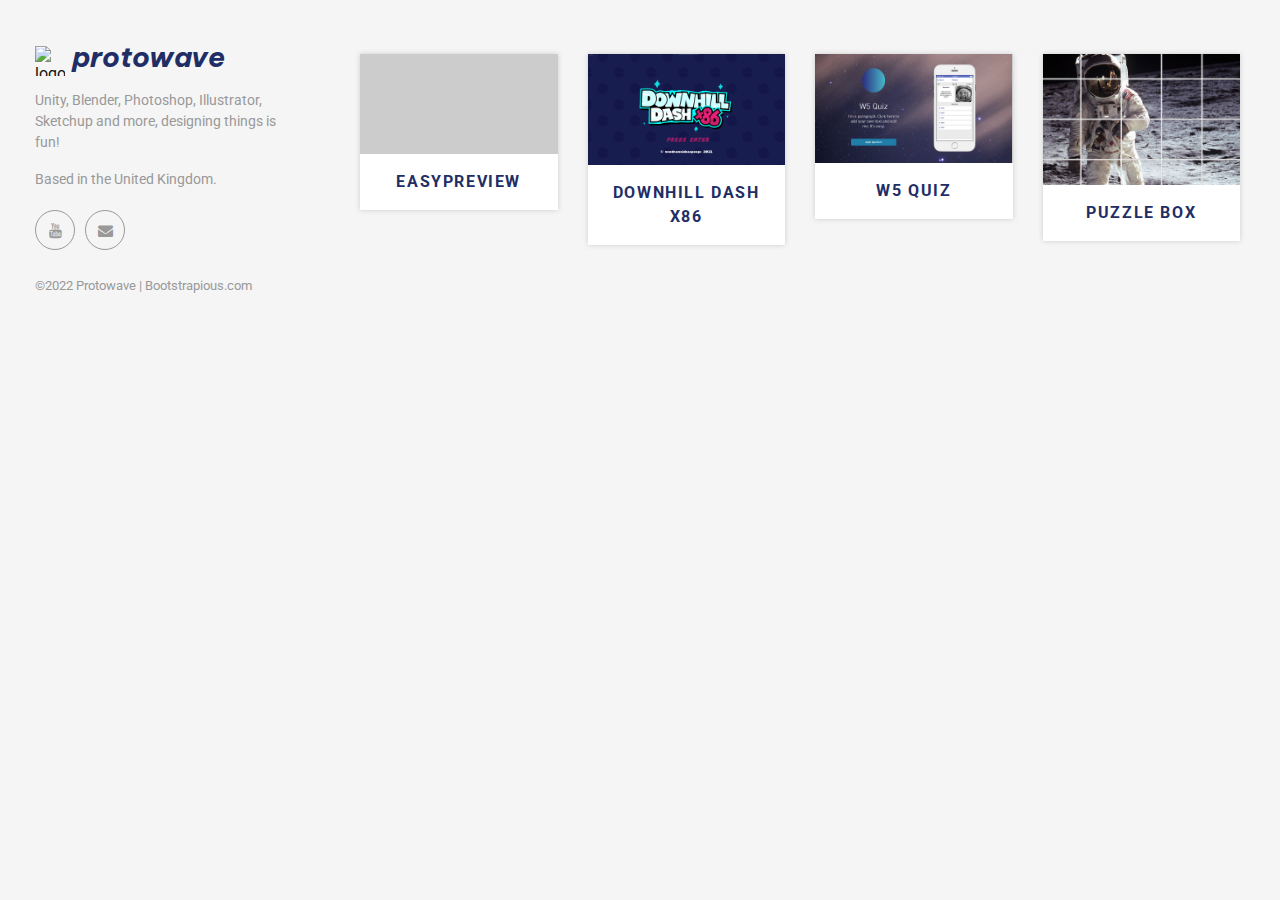
==== commit 9ac3a899: "content" ====
--- a/index.html
+++ b/index.html
@@ -59,7 +59,7 @@
                <!-- <li class="sidebar-item"><a href="contact.html" class="sidebar-link">Get in touch</a></li>-->
             <!--</ul>-->
             <!--<p class="social"><a href="#" data-animate-hover="pulse" class="external facebook"><i class="fa fa-facebook"></i></a><a href="#" data-animate-hover="pulse" class="external gplus"><i class="fa fa-google-plus"></i></a><a href="#" data-animate-hover="pulse" class="external twitter"><i class="fa fa-twitter"></i></a><a href="#" title="" class="external instagram"><i class="fa fa-instagram"></i></a><a href="#" data-animate-hover="pulse" class="email"><i class="fa fa-envelope"></i></a></p>-->
-            <p class="social"></i></a><a href="#" data-animate-hover="pulse" class="external twitter"><i class="fa fa-twitter"></i></a><a href="#" title="" class="external instagram"><i class="fa fa-instagram"></i></a><a href="#" data-animate-hover="pulse" class="email"><i class="fa fa-envelope"></i></a></p>
+            <p class="social"></i></a><a href="https://www.youtube.com/channel/UCvnoDcC-fNmlAjNxQP7wX4g" data-animate-hover="pulse" class="external youtube"><i class="fa fa-youtube"></i></a><a href="support@protowave.xyz" data-animate-hover="pulse" class="email"><i class="fa fa-envelope"></i></a></p>
             <div class="copyright text-center text-md-left">
               <p class="credit">&copy;2022 Protowave | <a href="http://bootstrapious.com/portfolio-themes" class="external">Bootstrapious.com</a></p>
               <!-- Please do not remove the backlink to us, unless you support the development at http://bootstrapious.com/donate. It is part of the license conditions. Thanks for understanding :)        -->
@@ -77,13 +77,47 @@
             <div class="col-md-6 col-lg-3 grid-item"> 
               <div class="box-masonry"> <a href="easyPreview.html" title="" class="box-masonry-image with-hover-overlay with-hover-icon"><img src="images/dualfire.png" alt="" class="img-fluid"></a>
                 <div class="box-masonry-text"> 
-                  <h4> <a href="detail.html">easyPreview</a></h4>
+                  <h4> <a href="easyPreview.html">easyPreview</a></h4>
                   <div class="box-masonry-desription">
                     <!--<p>A Unity asset for previewing held items.</p>-->
                   </div>
                 </div>
               </div>
             </div>
+
+            <div class="col-md-6 col-lg-3 grid-item"> 
+              <div class="box-masonry"> <a href="downhillDash.html" title="" class="box-masonry-image with-hover-overlay with-hover-icon"><img src="downhill/1.png" alt="" class="img-fluid"></a>
+                <div class="box-masonry-text"> 
+                  <h4> <a href="downhillDash.html">Downhill Dash x86</a></h4>
+                  <div class="box-masonry-desription">
+                    <!--<p>A Unity asset for previewing held items.</p>-->
+                  </div>
+                </div>
+              </div>
+            </div>
+
+            <div class="col-md-6 col-lg-3 grid-item"> 
+              <div class="box-masonry"> <a href="W5 Quiz.html" title="" class="box-masonry-image with-hover-overlay with-hover-icon"><img src="w5/1.png" alt="" class="img-fluid"></a>
+                <div class="box-masonry-text"> 
+                  <h4> <a href="W5 Quiz.html">W5 Quiz</a></h4>
+                  <div class="box-masonry-desription">
+                    <!--<p>A Unity asset for previewing held items.</p>-->
+                  </div>
+                </div>
+              </div>
+            </div>
+
+            <div class="col-md-6 col-lg-3 grid-item"> 
+              <div class="box-masonry"> <a href="Puzzle Box.html" title="" class="box-masonry-image with-hover-overlay with-hover-icon"><img src="puzzleBox/icon.png" alt="" class="img-fluid"></a>
+                <div class="box-masonry-text"> 
+                  <h4> <a href="Puzzle Box.html">Puzzle Box</a></h4>
+                  <div class="box-masonry-desription">
+                    <!--<p>A Unity asset for previewing held items.</p>-->
+                  </div>
+                </div>
+              </div>
+            </div>
+
         <!--   *** PORTFOLIO END ***-->
       </div>
     </div>
--- a/css/custom.css
+++ b/css/custom.css
@@ -1 +1,100 @@
-/* your styles go here */+/* your styles go here */
+
+
+
+  #title_Override {
+    color: #212d65 !important;
+    font-size: 28px;
+    font-family: 'Be Vietnam Pro', sans-serif;
+    font-style: italic !important;
+    text-transform: none !important;
+    font-weight: 700;
+  }
+
+
+
+  #logo_div {
+      display: flex;
+  }
+
+
+  #title_logo {
+
+    margin-top: 6px;
+    margin-right: 7px;
+
+  }
+
+
+  .sidebar-p {
+    font-size: 14px;
+  }
+
+
+  .sidebar-link.active, .sidebar-link.active::before {
+    color: #212d65 !important;
+  }
+
+
+  .box-masonry h4 a {
+    color: #212d65 !important;
+  }
+
+  .box-masonry-text {
+    margin-bottom: 0px !important;
+  }
+
+ 
+  .box-masonry-text h4 {
+        margin-bottom: 0px !important;
+        text-align: center;
+  }
+
+
+  .box-masonry-text p {
+      font-size: 14px;
+      color: rgb(169, 169, 169) !important;
+  }
+
+  .owl-dot.active span {
+      background-color: #e6007e !important;
+  }
+
+
+  .document_links {
+      color: #212d65 !important;
+  }
+
+  .lead {
+    color: rgb(169, 169, 169) !important;
+  }
+
+  h1 {
+    font-family: 'Be Vietnam Pro', sans-serif;
+    text-transform: none !important;
+    font-weight: 700;
+    color: #212d65 !important;    
+  }
+
+
+ .btn-outline-primary {
+  color: #212d65 !important;  
+  border-color: #212d65 !important;
+ }
+
+ .btn-outline-primary:hover {
+  color: #212d65 !important;  
+  border-color: #212d65 !important;
+  background-color: #e6007e !important;
+ }
+
+
+  @media (max-width: 767.98px) {
+
+
+    #logo_div {
+      display: block !important;
+    }
+
+  }
+ 